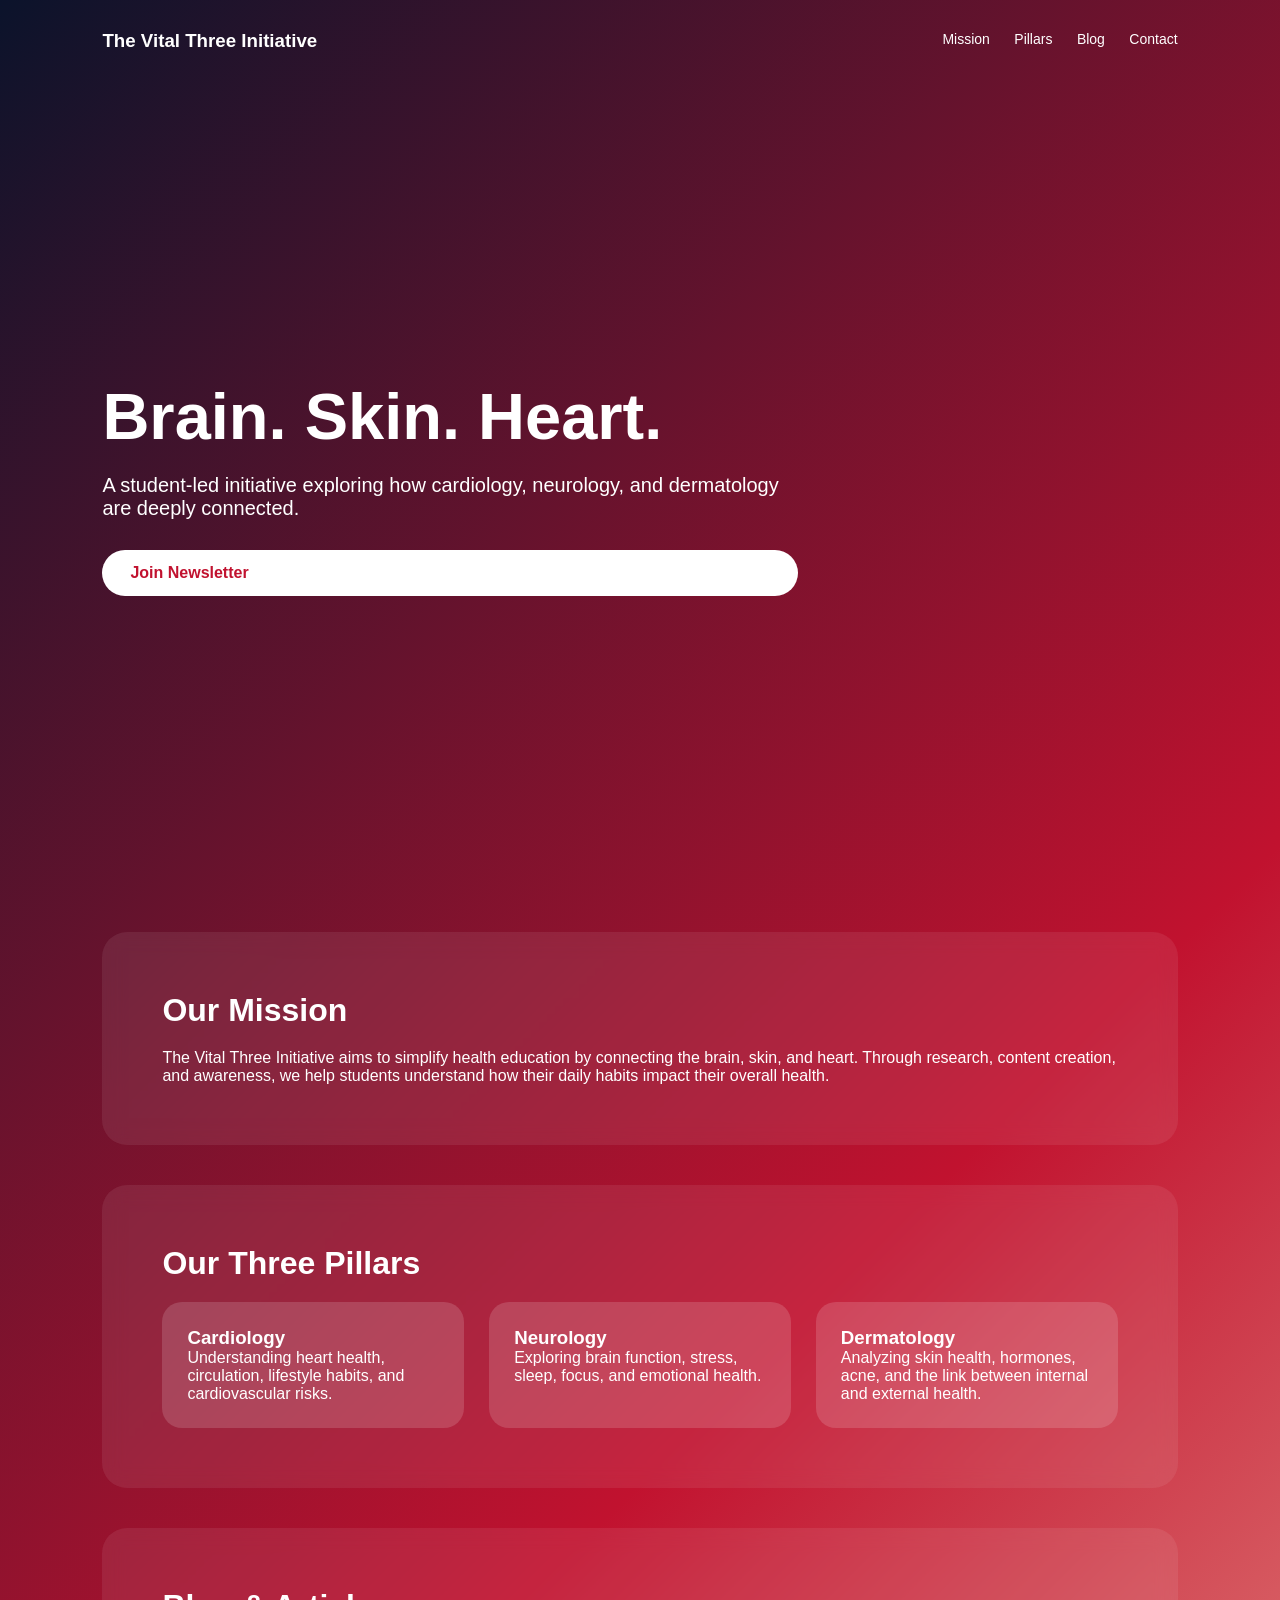
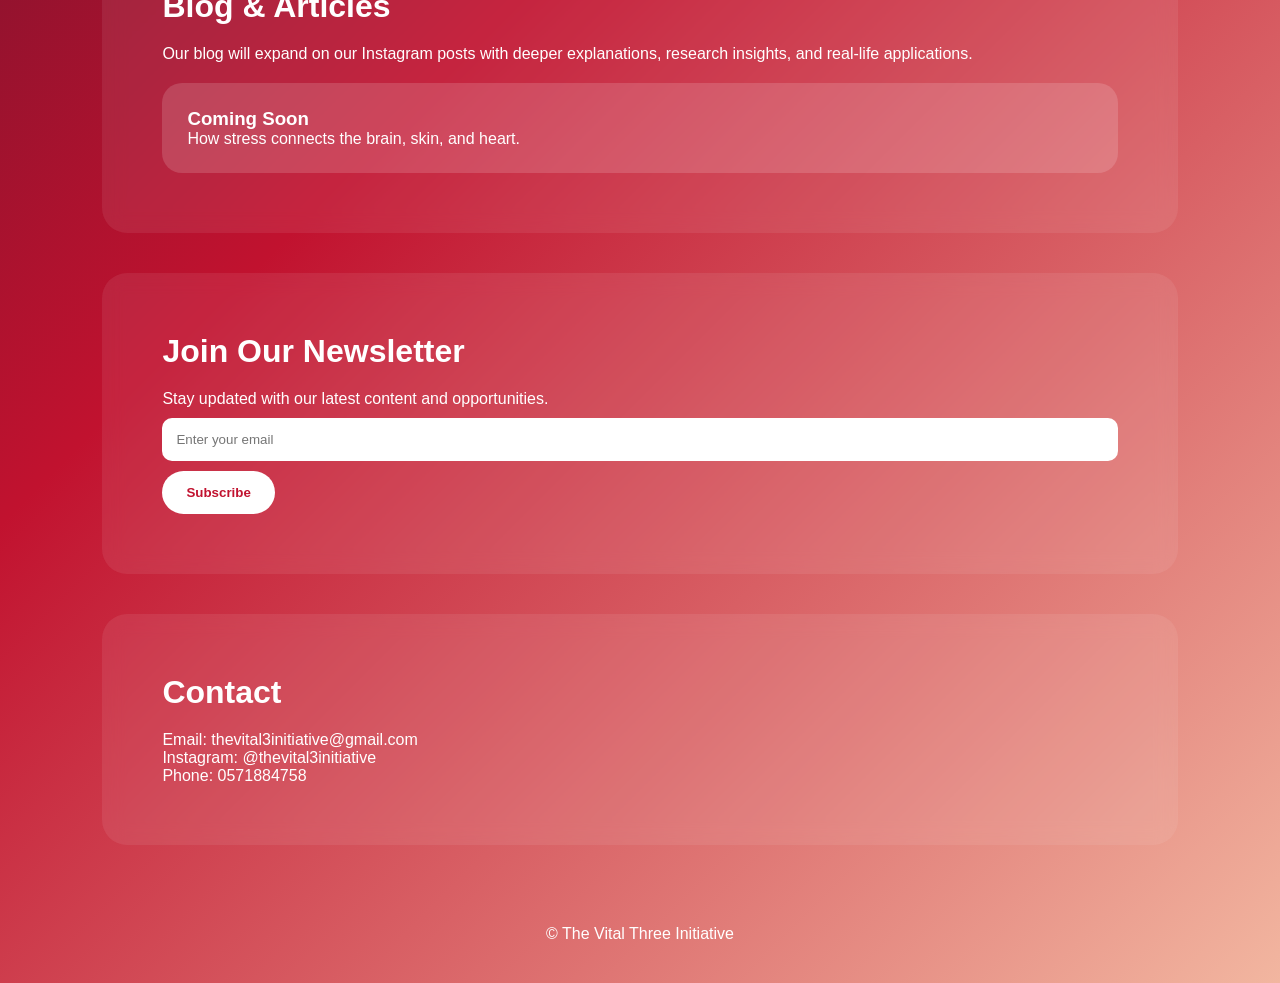
==== index.html @ 49ce0409 "Homepage" ====
<!DOCTYPE html>
<html lang="en">
<head>
<meta charset="UTF-8">
<meta name="viewport" content="width=device-width, initial-scale=1.0">
<title>The Vital Three Initiative</title>

<style>
* {
  margin: 0;
  padding: 0;
  box-sizing: border-box;
  font-family: Arial, sans-serif;
}

body {
  background: linear-gradient(135deg, #0B132B 0%, #C1122F 55%, #F2B6A0 100%);
  color: white;
}

header {
  display: flex;
  justify-content: space-between;
  padding: 30px 8%;
}

nav a {
  color: white;
  text-decoration: none;
  margin-left: 20px;
  font-size: 14px;
}

.hero {
  height: 90vh;
  display: flex;
  flex-direction: column;
  justify-content: center;
  padding: 0 8%;
  max-width: 900px;
}

.hero h1 {
  font-size: 65px;
  margin-bottom: 20px;
}

.hero p {
  font-size: 20px;
}

.btn {
  margin-top: 30px;
  background: white;
  color: #C1122F;
  padding: 14px 28px;
  border-radius: 30px;
  text-decoration: none;
  font-weight: bold;
}

section {
  margin: 40px 8%;
  padding: 60px;
  background: rgba(255,255,255,0.08);
  border-radius: 25px;
  backdrop-filter: blur(10px);
}

h2 {
  font-size: 32px;
  margin-bottom: 20px;
}

.pillars {
  display: grid;
  grid-template-columns: repeat(auto-fit, minmax(220px,1fr));
  gap: 25px;
}

.card {
  background: rgba(255,255,255,0.15);
  padding: 25px;
  border-radius: 20px;
}

input {
  width: 100%;
  padding: 14px;
  border-radius: 10px;
  border: none;
  margin-top: 10px;
}

button {
  margin-top: 10px;
  padding: 14px 24px;
  border-radius: 30px;
  border: none;
  background: white;
  color: #C1122F;
  font-weight: bold;
}

footer {
  text-align: center;
  padding: 40px;
}

</style>
</head>

<body>

<header>
  <h3>The Vital Three Initiative</h3>
  <nav>
    <a href="#mission">Mission</a>
    <a href="#pillars">Pillars</a>
    <a href="#blog">Blog</a>
    <a href="#contact">Contact</a>
  </nav>
</header>

<div class="hero">
  <h1>Brain. Skin. Heart.</h1>
  <p>
    A student-led initiative exploring how cardiology, neurology, and dermatology are deeply connected.
  </p>
  <a href="#newsletter" class="btn">Join Newsletter</a>
</div>

<section id="mission">
  <h2>Our Mission</h2>
  <p>
    The Vital Three Initiative aims to simplify health education by connecting the brain, skin, and heart.
    Through research, content creation, and awareness, we help students understand how their daily habits impact their overall health.
  </p>
</section>

<section id="pillars">
  <h2>Our Three Pillars</h2>

  <div class="pillars">

    <div class="card">
      <h3>Cardiology</h3>
      <p>Understanding heart health, circulation, lifestyle habits, and cardiovascular risks.</p>
    </div>

    <div class="card">
      <h3>Neurology</h3>
      <p>Exploring brain function, stress, sleep, focus, and emotional health.</p>
    </div>

    <div class="card">
      <h3>Dermatology</h3>
      <p>Analyzing skin health, hormones, acne, and the link between internal and external health.</p>
    </div>

  </div>
</section>

<section id="blog">
  <h2>Blog & Articles</h2>
  <p>
    Our blog will expand on our Instagram posts with deeper explanations, research insights, and real-life applications.
  </p>

  <div class="card" style="margin-top:20px;">
    <h3>Coming Soon</h3>
    <p>How stress connects the brain, skin, and heart.</p>
  </div>
</section>

<section id="newsletter">
  <h2>Join Our Newsletter</h2>
  <p>Stay updated with our latest content and opportunities.</p>

  <input type="email" placeholder="Enter your email">
  <button>Subscribe</button>
</section>

<section id="contact">
  <h2>Contact</h2>
  <p>Email: thevital3initiative@gmail.com</p>
  <p>Instagram: @thevital3initiative</p>
  <p>Phone: 0571884758</p>
</section>

<footer>
  <p>© The Vital Three Initiative</p>
</footer>

</body>
</html>
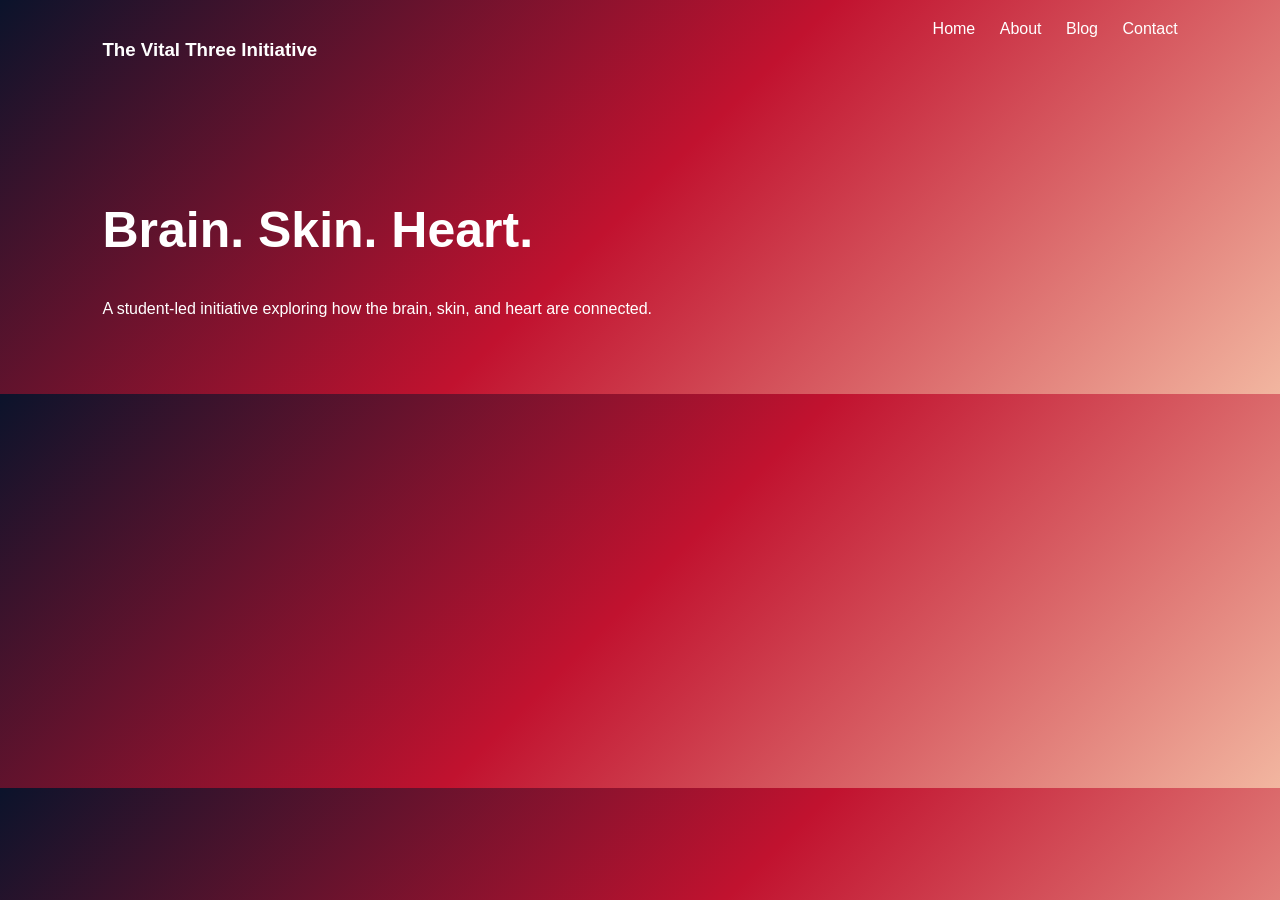
==== commit d3ecb983: "Update index.html" ====
--- a/index.html
+++ b/index.html
@@ -1,112 +1,34 @@
 <!DOCTYPE html>
-<html lang="en">
+<html>
 <head>
-<meta charset="UTF-8">
-<meta name="viewport" content="width=device-width, initial-scale=1.0">
 <title>The Vital Three Initiative</title>
-
 <style>
-* {
+body {
   margin: 0;
-  padding: 0;
-  box-sizing: border-box;
-  font-family: Arial, sans-serif;
-}
-
-body {
-  background: linear-gradient(135deg, #0B132B 0%, #C1122F 55%, #F2B6A0 100%);
+  font-family: Arial;
+  background: linear-gradient(135deg, #0B132B, #C1122F, #F2B6A0);
   color: white;
 }
 
 header {
   display: flex;
   justify-content: space-between;
-  padding: 30px 8%;
+  padding: 20px 8%;
 }
 
 nav a {
   color: white;
   text-decoration: none;
   margin-left: 20px;
-  font-size: 14px;
-}
-
-.hero {
-  height: 90vh;
-  display: flex;
-  flex-direction: column;
-  justify-content: center;
-  padding: 0 8%;
-  max-width: 900px;
-}
-
-.hero h1 {
-  font-size: 65px;
-  margin-bottom: 20px;
-}
-
-.hero p {
-  font-size: 20px;
-}
-
-.btn {
-  margin-top: 30px;
-  background: white;
-  color: #C1122F;
-  padding: 14px 28px;
-  border-radius: 30px;
-  text-decoration: none;
-  font-weight: bold;
 }
 
 section {
-  margin: 40px 8%;
-  padding: 60px;
-  background: rgba(255,255,255,0.08);
-  border-radius: 25px;
-  backdrop-filter: blur(10px);
+  padding: 60px 8%;
 }
 
-h2 {
-  font-size: 32px;
-  margin-bottom: 20px;
+h1 {
+  font-size: 50px;
 }
-
-.pillars {
-  display: grid;
-  grid-template-columns: repeat(auto-fit, minmax(220px,1fr));
-  gap: 25px;
-}
-
-.card {
-  background: rgba(255,255,255,0.15);
-  padding: 25px;
-  border-radius: 20px;
-}
-
-input {
-  width: 100%;
-  padding: 14px;
-  border-radius: 10px;
-  border: none;
-  margin-top: 10px;
-}
-
-button {
-  margin-top: 10px;
-  padding: 14px 24px;
-  border-radius: 30px;
-  border: none;
-  background: white;
-  color: #C1122F;
-  font-weight: bold;
-}
-
-footer {
-  text-align: center;
-  padding: 40px;
-}
-
 </style>
 </head>
 
@@ -115,82 +37,19 @@
 <header>
   <h3>The Vital Three Initiative</h3>
   <nav>
-    <a href="#mission">Mission</a>
-    <a href="#pillars">Pillars</a>
-    <a href="#blog">Blog</a>
-    <a href="#contact">Contact</a>
+    <a href="index.html">Home</a>
+    <a href="about.html">About</a>
+    <a href="blog.html">Blog</a>
+    <a href="contact.html">Contact</a>
   </nav>
 </header>
 
-<div class="hero">
+<section>
   <h1>Brain. Skin. Heart.</h1>
   <p>
-    A student-led initiative exploring how cardiology, neurology, and dermatology are deeply connected.
-  </p>
-  <a href="#newsletter" class="btn">Join Newsletter</a>
-</div>
-
-<section id="mission">
-  <h2>Our Mission</h2>
-  <p>
-    The Vital Three Initiative aims to simplify health education by connecting the brain, skin, and heart.
-    Through research, content creation, and awareness, we help students understand how their daily habits impact their overall health.
+    A student-led initiative exploring how the brain, skin, and heart are connected.
   </p>
 </section>
 
-<section id="pillars">
-  <h2>Our Three Pillars</h2>
-
-  <div class="pillars">
-
-    <div class="card">
-      <h3>Cardiology</h3>
-      <p>Understanding heart health, circulation, lifestyle habits, and cardiovascular risks.</p>
-    </div>
-
-    <div class="card">
-      <h3>Neurology</h3>
-      <p>Exploring brain function, stress, sleep, focus, and emotional health.</p>
-    </div>
-
-    <div class="card">
-      <h3>Dermatology</h3>
-      <p>Analyzing skin health, hormones, acne, and the link between internal and external health.</p>
-    </div>
-
-  </div>
-</section>
-
-<section id="blog">
-  <h2>Blog & Articles</h2>
-  <p>
-    Our blog will expand on our Instagram posts with deeper explanations, research insights, and real-life applications.
-  </p>
-
-  <div class="card" style="margin-top:20px;">
-    <h3>Coming Soon</h3>
-    <p>How stress connects the brain, skin, and heart.</p>
-  </div>
-</section>
-
-<section id="newsletter">
-  <h2>Join Our Newsletter</h2>
-  <p>Stay updated with our latest content and opportunities.</p>
-
-  <input type="email" placeholder="Enter your email">
-  <button>Subscribe</button>
-</section>
-
-<section id="contact">
-  <h2>Contact</h2>
-  <p>Email: thevital3initiative@gmail.com</p>
-  <p>Instagram: @thevital3initiative</p>
-  <p>Phone: 0571884758</p>
-</section>
-
-<footer>
-  <p>© The Vital Three Initiative</p>
-</footer>
-
 </body>
 </html>
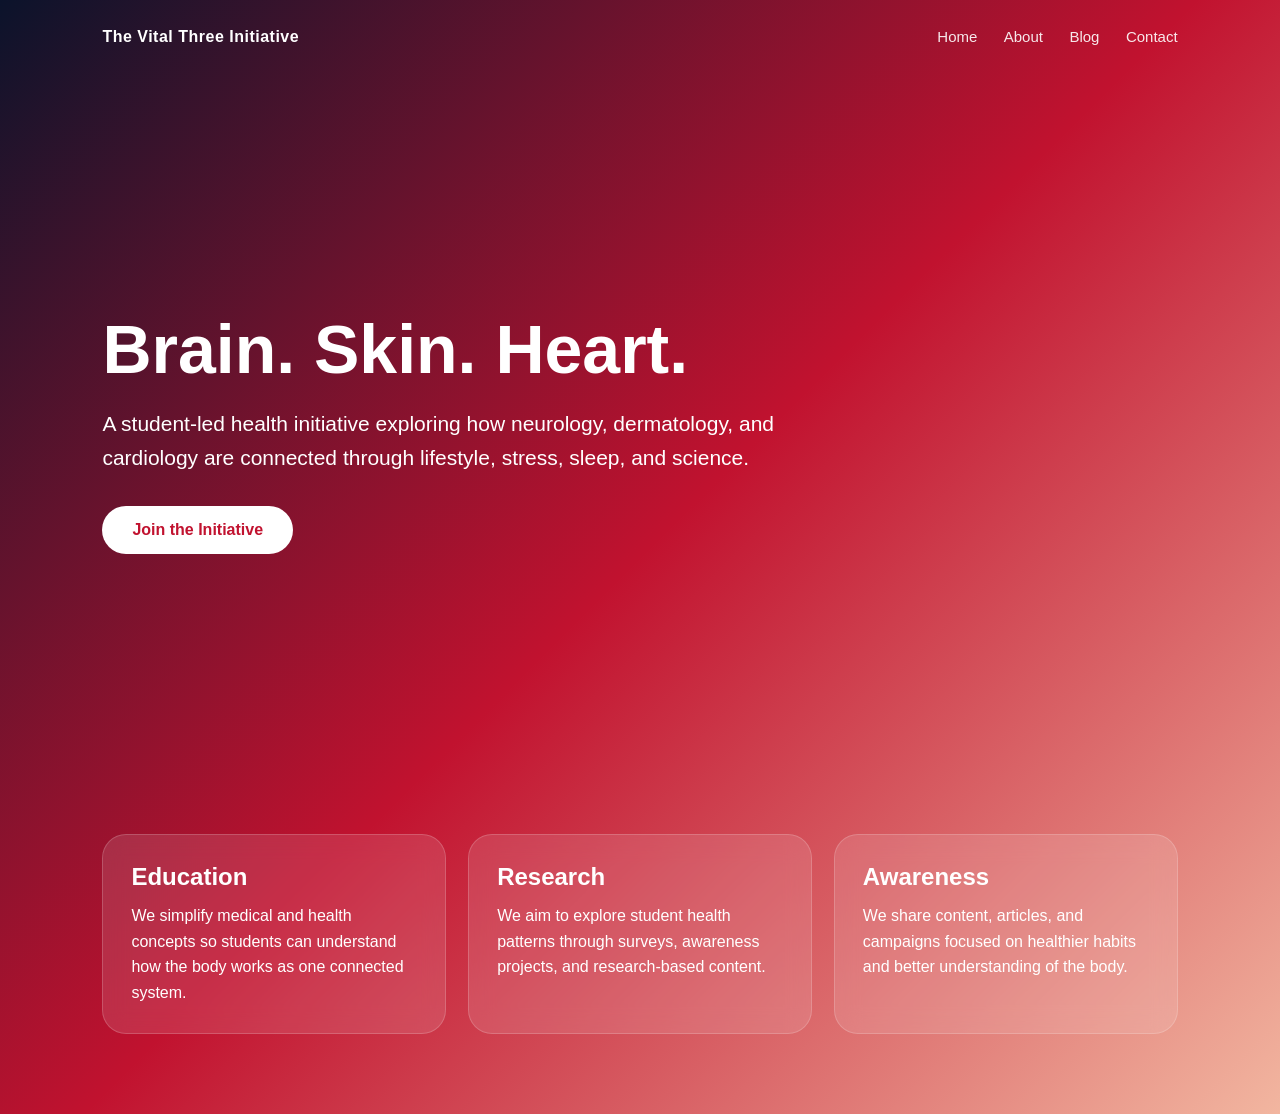
==== commit b0c81b8f: "Update index.html" ====
--- a/index.html
+++ b/index.html
@@ -1,41 +1,31 @@
 <!DOCTYPE html>
-<html>
+<html lang="en">
 <head>
+<meta charset="UTF-8">
+<meta name="viewport" content="width=device-width, initial-scale=1.0">
 <title>The Vital Three Initiative</title>
 <style>
-body {
-  margin: 0;
-  font-family: Arial;
-  background: linear-gradient(135deg, #0B132B, #C1122F, #F2B6A0);
-  color: white;
-}
-
-header {
-  display: flex;
-  justify-content: space-between;
-  padding: 20px 8%;
-}
-
-nav a {
-  color: white;
-  text-decoration: none;
-  margin-left: 20px;
-}
-
-section {
-  padding: 60px 8%;
-}
-
-h1 {
-  font-size: 50px;
-}
+*{margin:0;padding:0;box-sizing:border-box;font-family:Arial,sans-serif}
+body{background:linear-gradient(135deg,#0B132B,#C1122F,#F2B6A0);color:white;min-height:100vh}
+header{display:flex;justify-content:space-between;align-items:center;padding:28px 8%}
+.logo{font-weight:bold;letter-spacing:.5px}
+nav a{color:white;text-decoration:none;margin-left:22px;font-size:15px;opacity:.9}
+nav a:hover{opacity:1;text-decoration:underline}
+.hero{min-height:80vh;display:flex;flex-direction:column;justify-content:center;padding:0 8%;max-width:950px}
+.hero h1{font-size:68px;line-height:1.05;margin-bottom:22px}
+.hero p{font-size:21px;line-height:1.6;max-width:750px}
+.btn{display:inline-block;margin-top:32px;background:white;color:#C1122F;padding:15px 30px;border-radius:40px;text-decoration:none;font-weight:bold;width:max-content}
+.cards{display:grid;grid-template-columns:repeat(auto-fit,minmax(230px,1fr));gap:22px;padding:40px 8% 80px}
+.card{background:rgba(255,255,255,.12);backdrop-filter:blur(12px);border:1px solid rgba(255,255,255,.18);border-radius:24px;padding:28px}
+.card h3{margin-bottom:12px;font-size:24px}
+.card p{line-height:1.6}
+@media(max-width:700px){header{flex-direction:column;gap:15px}.hero h1{font-size:44px}nav a{margin:0 8px}}
 </style>
 </head>
-
 <body>
 
 <header>
-  <h3>The Vital Three Initiative</h3>
+  <div class="logo">The Vital Three Initiative</div>
   <nav>
     <a href="index.html">Home</a>
     <a href="about.html">About</a>
@@ -44,11 +34,25 @@
   </nav>
 </header>
 
-<section>
+<section class="hero">
   <h1>Brain. Skin. Heart.</h1>
-  <p>
-    A student-led initiative exploring how the brain, skin, and heart are connected.
-  </p>
+  <p>A student-led health initiative exploring how neurology, dermatology, and cardiology are connected through lifestyle, stress, sleep, and science.</p>
+  <a class="btn" href="contact.html">Join the Initiative</a>
+</section>
+
+<section class="cards">
+  <div class="card">
+    <h3>Education</h3>
+    <p>We simplify medical and health concepts so students can understand how the body works as one connected system.</p>
+  </div>
+  <div class="card">
+    <h3>Research</h3>
+    <p>We aim to explore student health patterns through surveys, awareness projects, and research-based content.</p>
+  </div>
+  <div class="card">
+    <h3>Awareness</h3>
+    <p>We share content, articles, and campaigns focused on healthier habits and better understanding of the body.</p>
+  </div>
 </section>
 
 </body>
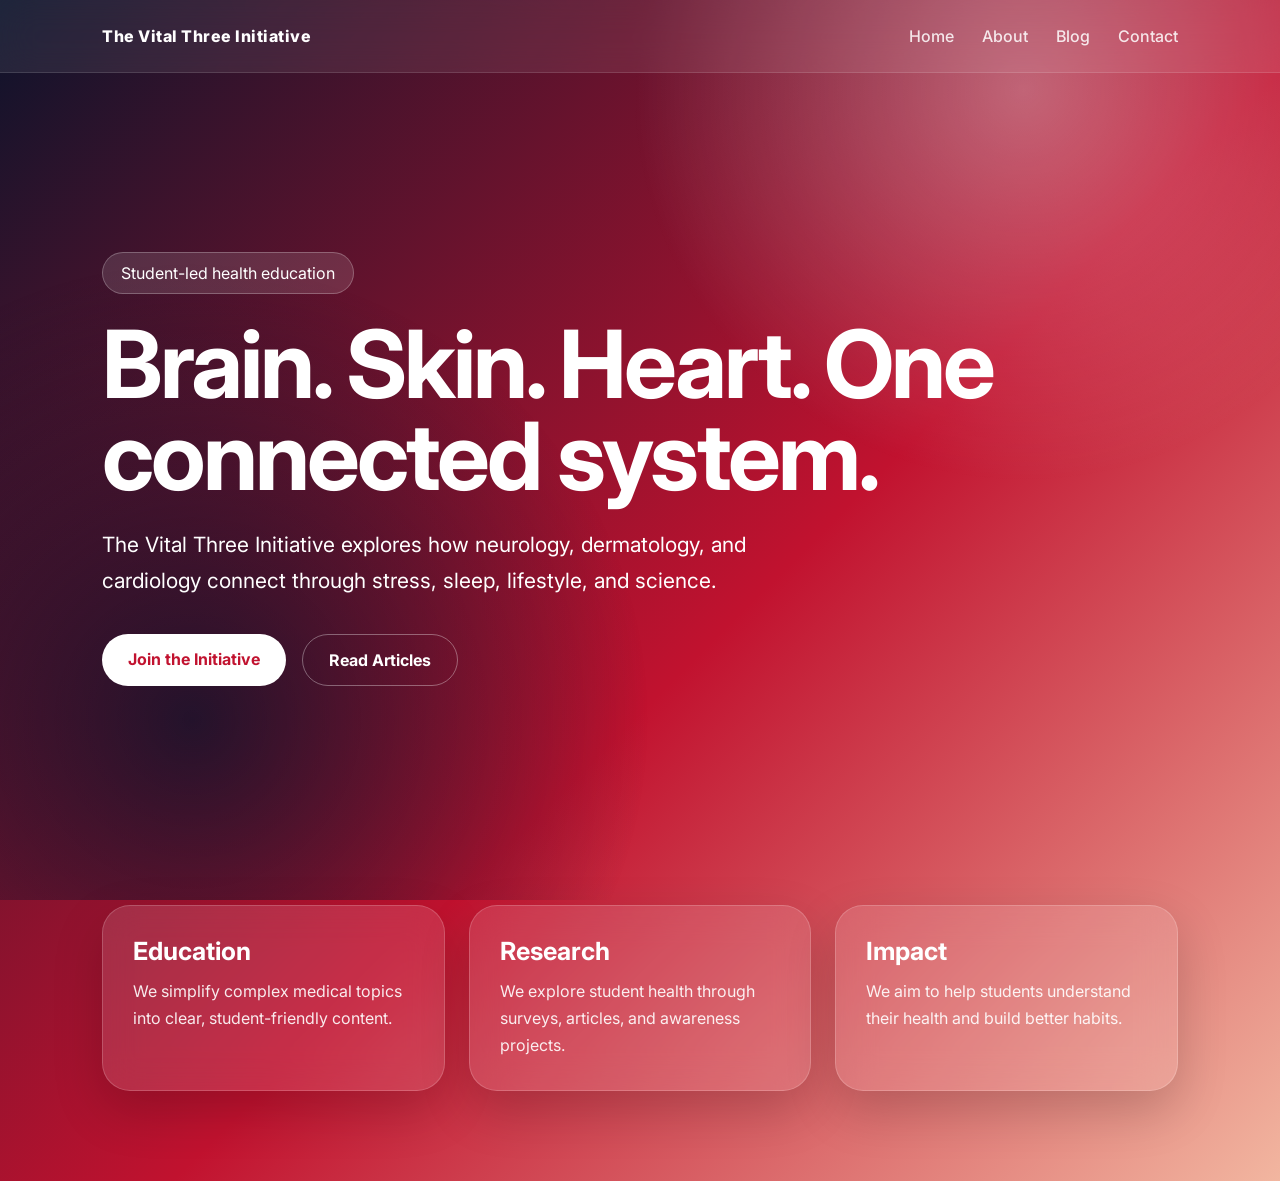
==== commit 65a3f3db: "Update index.html" ====
--- a/index.html
+++ b/index.html
@@ -4,24 +4,121 @@
 <meta charset="UTF-8">
 <meta name="viewport" content="width=device-width, initial-scale=1.0">
 <title>The Vital Three Initiative</title>
+<link href="https://fonts.googleapis.com/css2?family=Inter:wght@400;500;700;800&display=swap" rel="stylesheet">
+
 <style>
-*{margin:0;padding:0;box-sizing:border-box;font-family:Arial,sans-serif}
-body{background:linear-gradient(135deg,#0B132B,#C1122F,#F2B6A0);color:white;min-height:100vh}
-header{display:flex;justify-content:space-between;align-items:center;padding:28px 8%}
-.logo{font-weight:bold;letter-spacing:.5px}
-nav a{color:white;text-decoration:none;margin-left:22px;font-size:15px;opacity:.9}
-nav a:hover{opacity:1;text-decoration:underline}
-.hero{min-height:80vh;display:flex;flex-direction:column;justify-content:center;padding:0 8%;max-width:950px}
-.hero h1{font-size:68px;line-height:1.05;margin-bottom:22px}
-.hero p{font-size:21px;line-height:1.6;max-width:750px}
-.btn{display:inline-block;margin-top:32px;background:white;color:#C1122F;padding:15px 30px;border-radius:40px;text-decoration:none;font-weight:bold;width:max-content}
-.cards{display:grid;grid-template-columns:repeat(auto-fit,minmax(230px,1fr));gap:22px;padding:40px 8% 80px}
-.card{background:rgba(255,255,255,.12);backdrop-filter:blur(12px);border:1px solid rgba(255,255,255,.18);border-radius:24px;padding:28px}
-.card h3{margin-bottom:12px;font-size:24px}
-.card p{line-height:1.6}
-@media(max-width:700px){header{flex-direction:column;gap:15px}.hero h1{font-size:44px}nav a{margin:0 8px}}
+*{margin:0;padding:0;box-sizing:border-box}
+body{
+  font-family:'Inter',sans-serif;
+  color:white;
+  background:linear-gradient(135deg,#0B132B 0%,#C1122F 55%,#F2B6A0 100%);
+  min-height:100vh;
+  overflow-x:hidden;
+}
+body::before{
+  content:"";
+  position:fixed;
+  inset:0;
+  background:radial-gradient(circle at 80% 10%,rgba(255,255,255,.35),transparent 30%),
+             radial-gradient(circle at 15% 80%,rgba(11,19,43,.8),transparent 35%);
+  pointer-events:none;
+}
+header{
+  position:sticky;
+  top:0;
+  z-index:10;
+  display:flex;
+  justify-content:space-between;
+  align-items:center;
+  padding:26px 8%;
+  backdrop-filter:blur(18px);
+  background:rgba(255,255,255,.08);
+  border-bottom:1px solid rgba(255,255,255,.12);
+}
+.logo{font-weight:800;letter-spacing:.5px}
+nav a{
+  color:white;
+  text-decoration:none;
+  margin-left:24px;
+  font-weight:500;
+  opacity:.85;
+}
+nav a:hover{opacity:1}
+.hero{
+  position:relative;
+  z-index:2;
+  min-height:88vh;
+  display:flex;
+  flex-direction:column;
+  justify-content:center;
+  padding:0 8%;
+}
+.badge{
+  width:max-content;
+  padding:10px 18px;
+  border:1px solid rgba(255,255,255,.25);
+  border-radius:50px;
+  background:rgba(255,255,255,.12);
+  margin-bottom:24px;
+  animation:fadeUp .8s ease forwards;
+}
+h1{
+  font-size:clamp(48px,8vw,94px);
+  max-width:900px;
+  line-height:.98;
+  letter-spacing:-3px;
+  animation:fadeUp 1s ease forwards;
+}
+.hero p{
+  margin-top:25px;
+  max-width:720px;
+  font-size:21px;
+  line-height:1.7;
+  opacity:.92;
+  animation:fadeUp 1.2s ease forwards;
+}
+.btns{margin-top:35px;display:flex;gap:16px;flex-wrap:wrap}
+.btn{
+  padding:15px 26px;
+  border-radius:40px;
+  font-weight:700;
+  text-decoration:none;
+  transition:.3s;
+}
+.primary{background:white;color:#C1122F}
+.secondary{border:1px solid rgba(255,255,255,.35);color:white}
+.btn:hover{transform:translateY(-4px)}
+.grid{
+  position:relative;
+  z-index:2;
+  display:grid;
+  grid-template-columns:repeat(auto-fit,minmax(250px,1fr));
+  gap:24px;
+  padding:40px 8% 90px;
+}
+.card{
+  background:rgba(255,255,255,.12);
+  border:1px solid rgba(255,255,255,.18);
+  border-radius:28px;
+  padding:30px;
+  backdrop-filter:blur(18px);
+  box-shadow:0 20px 50px rgba(0,0,0,.18);
+  transition:.35s;
+}
+.card:hover{transform:translateY(-8px);background:rgba(255,255,255,.18)}
+.card h3{font-size:25px;margin-bottom:12px}
+.card p{line-height:1.7;opacity:.9}
+@keyframes fadeUp{
+  from{opacity:0;transform:translateY(25px)}
+  to{opacity:1;transform:translateY(0)}
+}
+@media(max-width:700px){
+  header{flex-direction:column;gap:14px}
+  nav a{margin:0 8px;font-size:14px}
+}
 </style>
 </head>
+
 <body>
 
 <header>
@@ -35,23 +132,29 @@
 </header>
 
 <section class="hero">
-  <h1>Brain. Skin. Heart.</h1>
-  <p>A student-led health initiative exploring how neurology, dermatology, and cardiology are connected through lifestyle, stress, sleep, and science.</p>
-  <a class="btn" href="contact.html">Join the Initiative</a>
+  <div class="badge">Student-led health education</div>
+  <h1>Brain. Skin. Heart. One connected system.</h1>
+  <p>
+    The Vital Three Initiative explores how neurology, dermatology, and cardiology connect through stress, sleep, lifestyle, and science.
+  </p>
+  <div class="btns">
+    <a class="btn primary" href="contact.html">Join the Initiative</a>
+    <a class="btn secondary" href="blog.html">Read Articles</a>
+  </div>
 </section>
 
-<section class="cards">
+<section class="grid">
   <div class="card">
     <h3>Education</h3>
-    <p>We simplify medical and health concepts so students can understand how the body works as one connected system.</p>
+    <p>We simplify complex medical topics into clear, student-friendly content.</p>
   </div>
   <div class="card">
     <h3>Research</h3>
-    <p>We aim to explore student health patterns through surveys, awareness projects, and research-based content.</p>
+    <p>We explore student health through surveys, articles, and awareness projects.</p>
   </div>
   <div class="card">
-    <h3>Awareness</h3>
-    <p>We share content, articles, and campaigns focused on healthier habits and better understanding of the body.</p>
+    <h3>Impact</h3>
+    <p>We aim to help students understand their health and build better habits.</p>
   </div>
 </section>
 
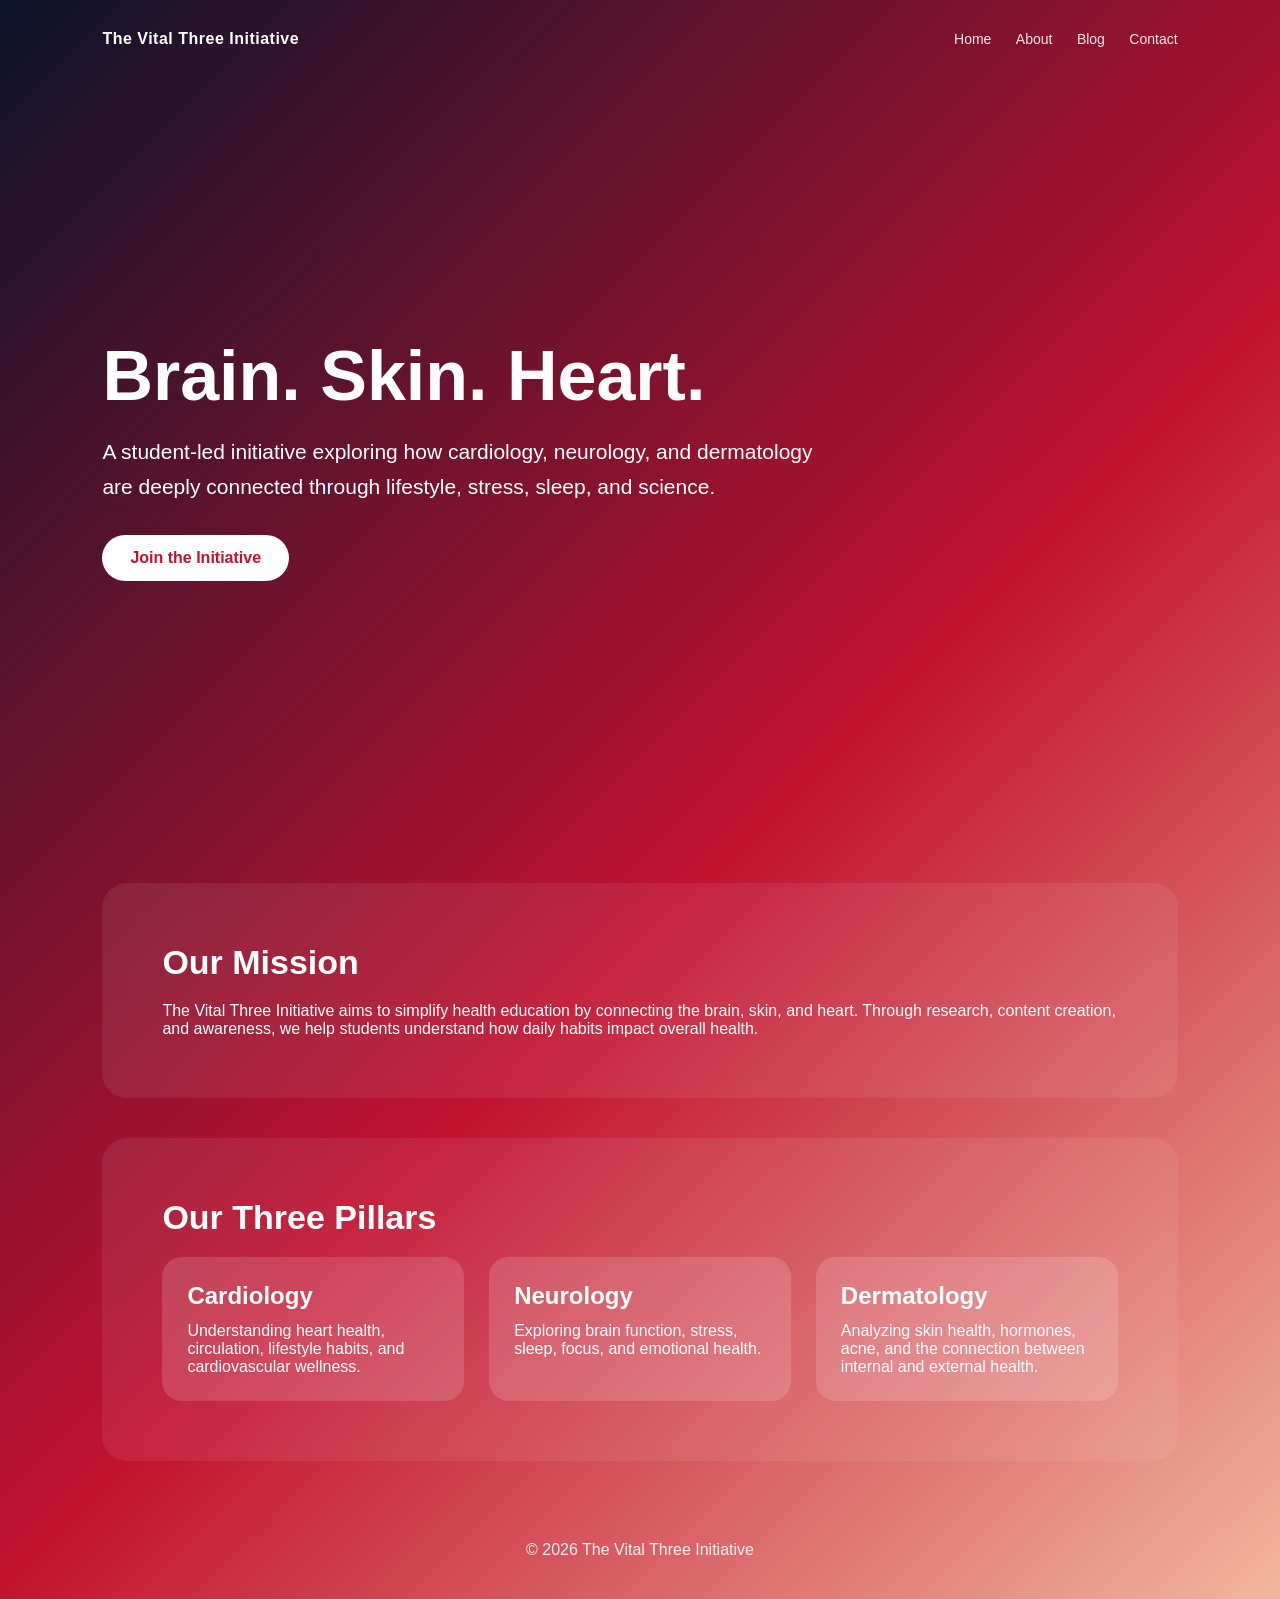
==== commit 61058031: "Update index.html" ====
--- a/index.html
+++ b/index.html
@@ -4,117 +4,167 @@
 <meta charset="UTF-8">
 <meta name="viewport" content="width=device-width, initial-scale=1.0">
 <title>The Vital Three Initiative</title>
-<link href="https://fonts.googleapis.com/css2?family=Inter:wght@400;500;700;800&display=swap" rel="stylesheet">
 
 <style>
-*{margin:0;padding:0;box-sizing:border-box}
-body{
-  font-family:'Inter',sans-serif;
-  color:white;
-  background:linear-gradient(135deg,#0B132B 0%,#C1122F 55%,#F2B6A0 100%);
-  min-height:100vh;
-  overflow-x:hidden;
-}
-body::before{
-  content:"";
-  position:fixed;
-  inset:0;
-  background:radial-gradient(circle at 80% 10%,rgba(255,255,255,.35),transparent 30%),
-             radial-gradient(circle at 15% 80%,rgba(11,19,43,.8),transparent 35%);
-  pointer-events:none;
-}
-header{
-  position:sticky;
-  top:0;
-  z-index:10;
-  display:flex;
-  justify-content:space-between;
-  align-items:center;
-  padding:26px 8%;
-  backdrop-filter:blur(18px);
-  background:rgba(255,255,255,.08);
-  border-bottom:1px solid rgba(255,255,255,.12);
-}
-.logo{font-weight:800;letter-spacing:.5px}
-nav a{
-  color:white;
-  text-decoration:none;
-  margin-left:24px;
-  font-weight:500;
-  opacity:.85;
-}
-nav a:hover{opacity:1}
-.hero{
-  position:relative;
-  z-index:2;
-  min-height:88vh;
-  display:flex;
-  flex-direction:column;
-  justify-content:center;
-  padding:0 8%;
-}
-.badge{
-  width:max-content;
-  padding:10px 18px;
-  border:1px solid rgba(255,255,255,.25);
-  border-radius:50px;
-  background:rgba(255,255,255,.12);
-  margin-bottom:24px;
-  animation:fadeUp .8s ease forwards;
-}
-h1{
-  font-size:clamp(48px,8vw,94px);
-  max-width:900px;
-  line-height:.98;
-  letter-spacing:-3px;
-  animation:fadeUp 1s ease forwards;
-}
-.hero p{
-  margin-top:25px;
-  max-width:720px;
-  font-size:21px;
-  line-height:1.7;
-  opacity:.92;
-  animation:fadeUp 1.2s ease forwards;
-}
-.btns{margin-top:35px;display:flex;gap:16px;flex-wrap:wrap}
-.btn{
-  padding:15px 26px;
-  border-radius:40px;
-  font-weight:700;
-  text-decoration:none;
-  transition:.3s;
-}
-.primary{background:white;color:#C1122F}
-.secondary{border:1px solid rgba(255,255,255,.35);color:white}
-.btn:hover{transform:translateY(-4px)}
-.grid{
-  position:relative;
-  z-index:2;
-  display:grid;
-  grid-template-columns:repeat(auto-fit,minmax(250px,1fr));
-  gap:24px;
-  padding:40px 8% 90px;
-}
-.card{
-  background:rgba(255,255,255,.12);
-  border:1px solid rgba(255,255,255,.18);
-  border-radius:28px;
-  padding:30px;
-  backdrop-filter:blur(18px);
-  box-shadow:0 20px 50px rgba(0,0,0,.18);
-  transition:.35s;
-}
-.card:hover{transform:translateY(-8px);background:rgba(255,255,255,.18)}
-.card h3{font-size:25px;margin-bottom:12px}
-.card p{line-height:1.7;opacity:.9}
-@keyframes fadeUp{
-  from{opacity:0;transform:translateY(25px)}
-  to{opacity:1;transform:translateY(0)}
-}
-@media(max-width:700px){
-  header{flex-direction:column;gap:14px}
-  nav a{margin:0 8px;font-size:14px}
+* {
+  margin: 0;
+  padding: 0;
+  box-sizing: border-box;
+  font-family: Arial, sans-serif;
+}
+
+html {
+  scroll-behavior: smooth;
+}
+
+body {
+  background: linear-gradient(135deg, #0B132B 0%, #C1122F 55%, #F2B6A0 100%);
+  color: white;
+  min-height: 100vh;
+}
+
+header {
+  display: flex;
+  justify-content: space-between;
+  align-items: center;
+  padding: 30px 8%;
+}
+
+.logo {
+  font-weight: bold;
+  letter-spacing: 0.5px;
+}
+
+nav a {
+  color: white;
+  text-decoration: none;
+  margin-left: 20px;
+  font-size: 14px;
+  opacity: 0.9;
+}
+
+nav a:hover {
+  opacity: 1;
+  text-decoration: underline;
+}
+
+.hero {
+  min-height: 85vh;
+  display: flex;
+  flex-direction: column;
+  justify-content: center;
+  padding: 0 8%;
+  max-width: 950px;
+  animation: fadeUp 1s ease;
+}
+
+.hero h1 {
+  font-size: 70px;
+  line-height: 1.05;
+  margin-bottom: 20px;
+}
+
+.hero p {
+  font-size: 21px;
+  line-height: 1.7;
+  max-width: 720px;
+}
+
+.btn {
+  margin-top: 30px;
+  display: inline-block;
+  background: white;
+  color: #C1122F;
+  padding: 14px 28px;
+  border-radius: 30px;
+  text-decoration: none;
+  font-weight: bold;
+  width: fit-content;
+  transition: 0.3s;
+}
+
+.btn:hover {
+  transform: translateY(-4px);
+}
+
+section {
+  margin: 40px 8%;
+  padding: 60px;
+  background: rgba(255,255,255,0.08);
+  border-radius: 25px;
+  backdrop-filter: blur(10px);
+  animation: fadeUp 1s ease;
+}
+
+h2 {
+  font-size: 34px;
+  margin-bottom: 20px;
+}
+
+.pillars {
+  display: grid;
+  grid-template-columns: repeat(auto-fit, minmax(220px,1fr));
+  gap: 25px;
+}
+
+.card {
+  background: rgba(255,255,255,0.15);
+  padding: 25px;
+  border-radius: 20px;
+  transition: 0.3s;
+}
+
+.card:hover {
+  transform: translateY(-8px);
+  background: rgba(255,255,255,0.2);
+}
+
+.card h3 {
+  margin-bottom: 12px;
+  font-size: 24px;
+}
+
+footer {
+  text-align: center;
+  padding: 40px;
+  opacity: 0.9;
+}
+
+@keyframes fadeUp {
+  from {
+    opacity: 0;
+    transform: translateY(25px);
+  }
+  to {
+    opacity: 1;
+    transform: translateY(0);
+  }
+}
+
+.reveal {
+  opacity: 0;
+  transform: translateY(35px);
+  transition: 0.8s ease;
+}
+
+.reveal.active {
+  opacity: 1;
+  transform: translateY(0);
+}
+
+@media(max-width:700px) {
+  header {
+    flex-direction: column;
+    gap: 15px;
+  }
+
+  .hero h1 {
+    font-size: 45px;
+  }
+
+  section {
+    padding: 35px;
+  }
 }
 </style>
 </head>
@@ -131,32 +181,58 @@
   </nav>
 </header>
 
-<section class="hero">
-  <div class="badge">Student-led health education</div>
-  <h1>Brain. Skin. Heart. One connected system.</h1>
+<div class="hero">
+  <h1>Brain. Skin. Heart.</h1>
   <p>
-    The Vital Three Initiative explores how neurology, dermatology, and cardiology connect through stress, sleep, lifestyle, and science.
+    A student-led initiative exploring how cardiology, neurology, and dermatology are deeply connected through lifestyle, stress, sleep, and science.
   </p>
-  <div class="btns">
-    <a class="btn primary" href="contact.html">Join the Initiative</a>
-    <a class="btn secondary" href="blog.html">Read Articles</a>
+  <a href="contact.html" class="btn">Join the Initiative</a>
+</div>
+
+<section class="reveal">
+  <h2>Our Mission</h2>
+  <p>
+    The Vital Three Initiative aims to simplify health education by connecting the brain, skin, and heart. Through research, content creation, and awareness, we help students understand how daily habits impact overall health.
+  </p>
+</section>
+
+<section class="reveal">
+  <h2>Our Three Pillars</h2>
+
+  <div class="pillars">
+    <div class="card">
+      <h3>Cardiology</h3>
+      <p>Understanding heart health, circulation, lifestyle habits, and cardiovascular wellness.</p>
+    </div>
+
+    <div class="card">
+      <h3>Neurology</h3>
+      <p>Exploring brain function, stress, sleep, focus, and emotional health.</p>
+    </div>
+
+    <div class="card">
+      <h3>Dermatology</h3>
+      <p>Analyzing skin health, hormones, acne, and the connection between internal and external health.</p>
+    </div>
   </div>
 </section>
 
-<section class="grid">
-  <div class="card">
-    <h3>Education</h3>
-    <p>We simplify complex medical topics into clear, student-friendly content.</p>
-  </div>
-  <div class="card">
-    <h3>Research</h3>
-    <p>We explore student health through surveys, articles, and awareness projects.</p>
-  </div>
-  <div class="card">
-    <h3>Impact</h3>
-    <p>We aim to help students understand their health and build better habits.</p>
-  </div>
-</section>
+<footer>
+  <p>© 2026 The Vital Three Initiative</p>
+</footer>
+
+<script>
+const reveals = document.querySelectorAll(".reveal");
+
+window.addEventListener("scroll", () => {
+  reveals.forEach(section => {
+    const top = section.getBoundingClientRect().top;
+    if (top < window.innerHeight - 100) {
+      section.classList.add("active");
+    }
+  });
+});
+</script>
 
 </body>
 </html>
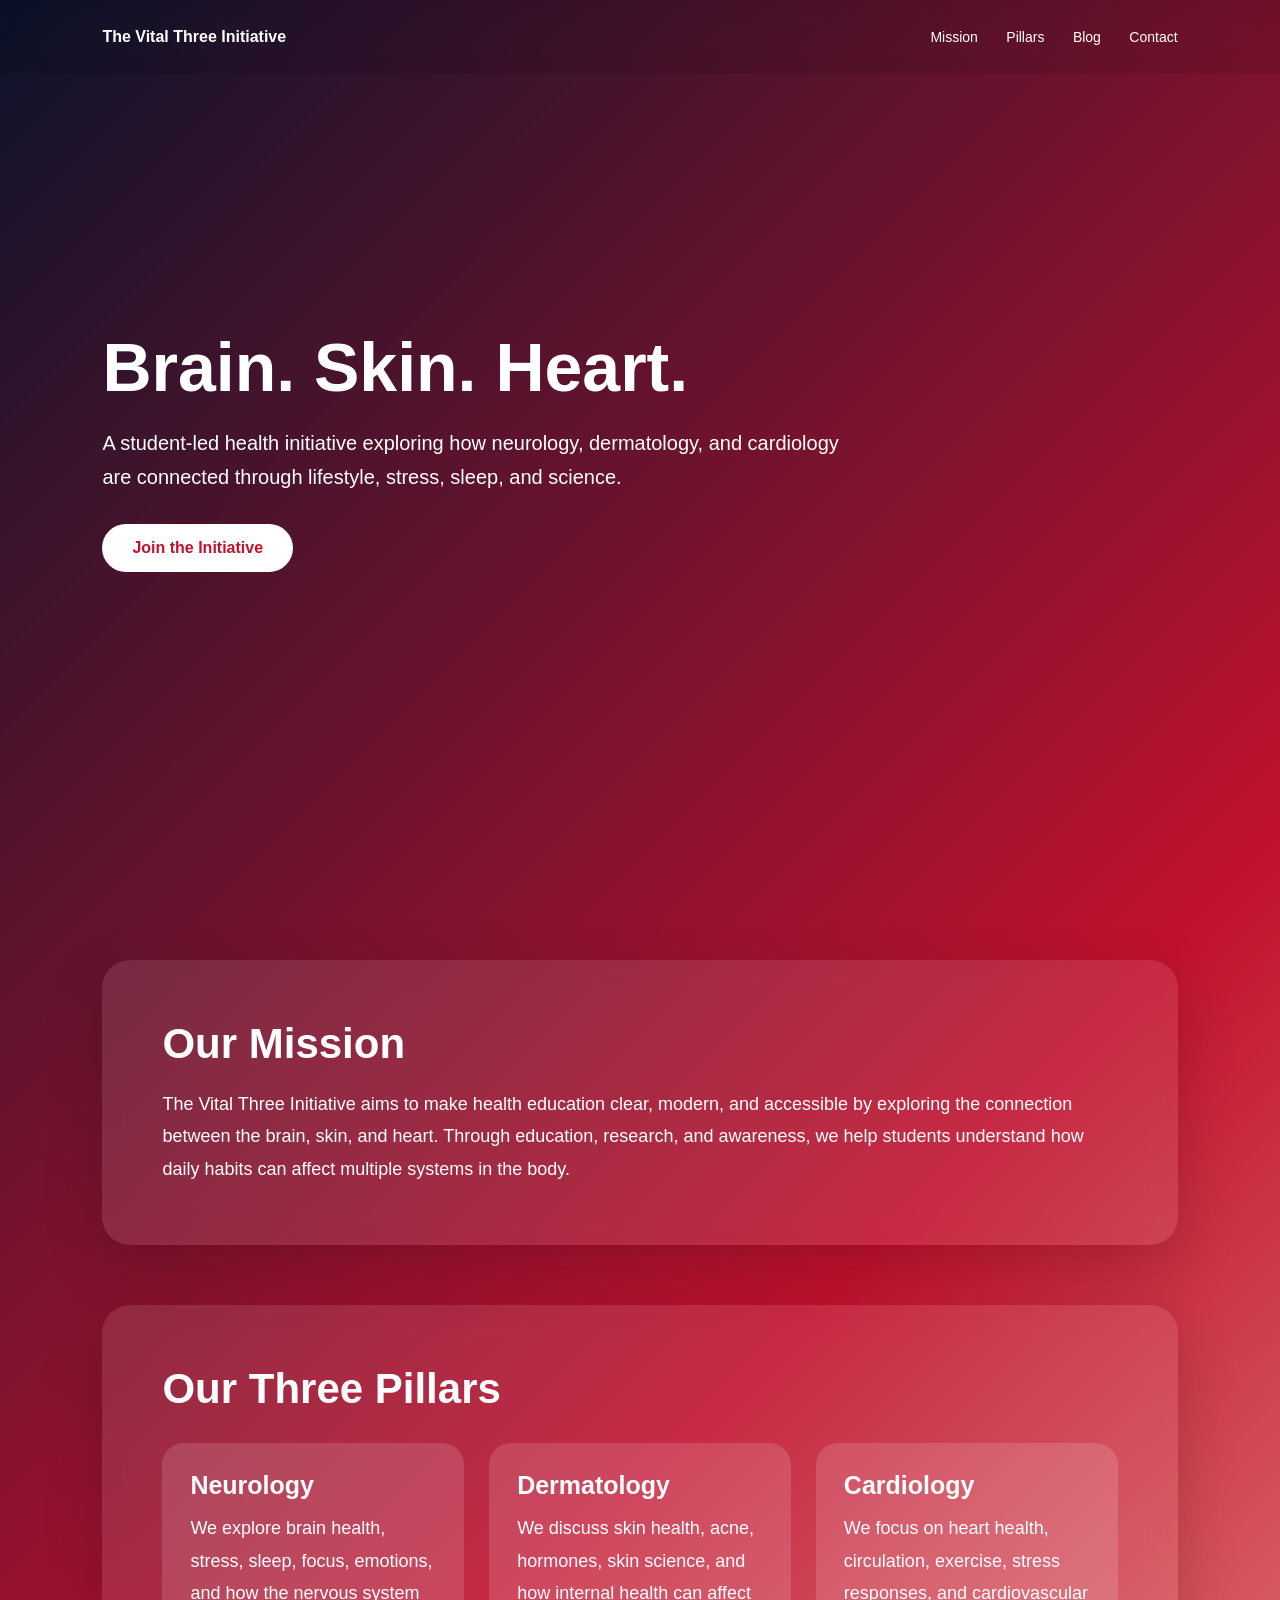
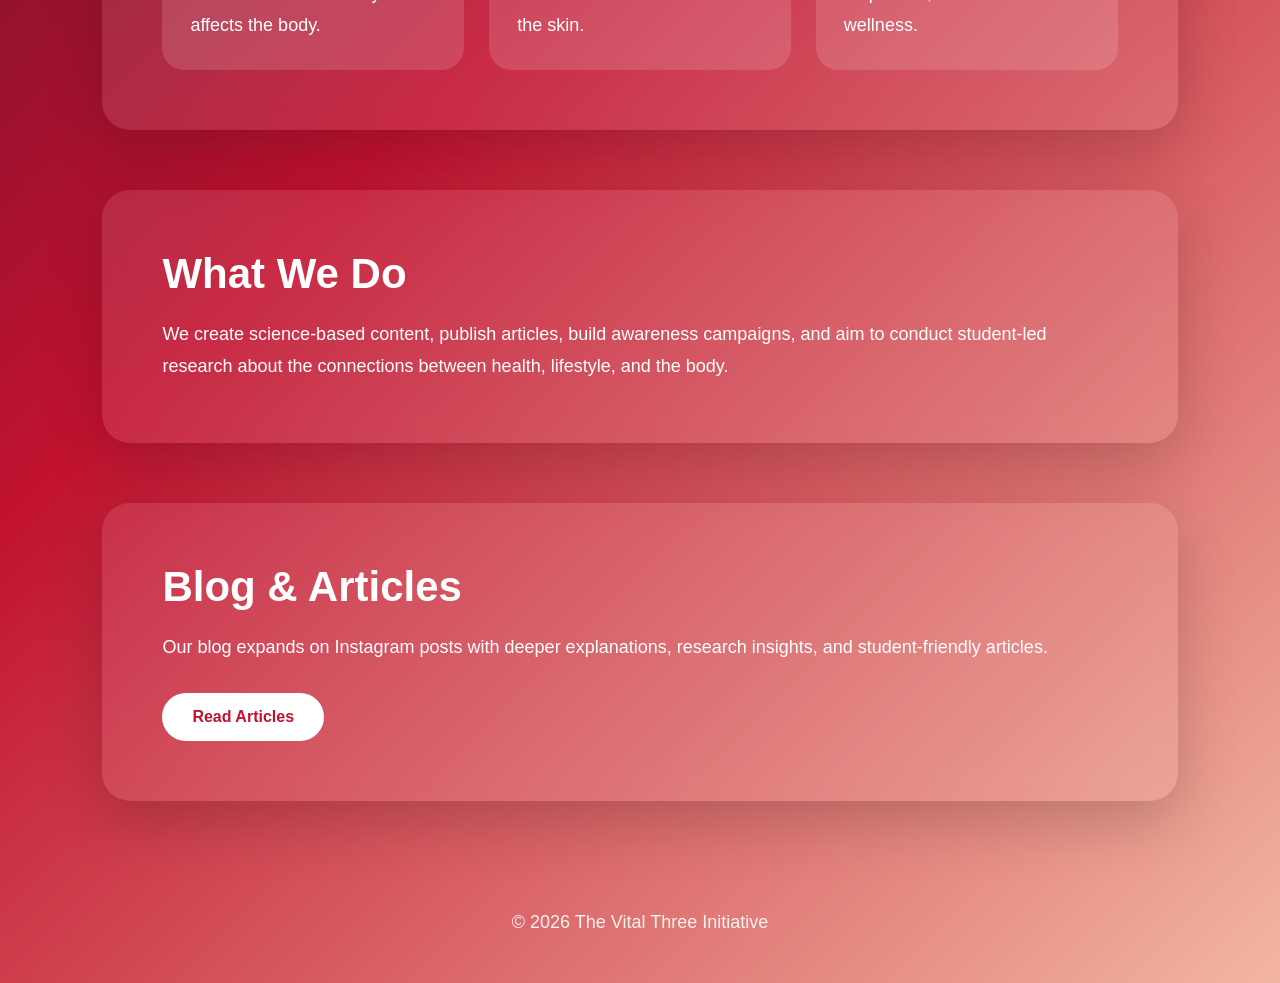
==== commit 3193efe6: "Update index.html" ====
--- a/index.html
+++ b/index.html
@@ -24,50 +24,46 @@
 }
 
 header {
+  position: fixed;
+  top: 0;
+  width: 100%;
+  z-index: 100;
   display: flex;
   justify-content: space-between;
   align-items: center;
-  padding: 30px 8%;
+  padding: 28px 8%;
+  background: rgba(0,0,0,0.08);
+  backdrop-filter: blur(10px);
 }
 
 .logo {
   font-weight: bold;
-  letter-spacing: 0.5px;
 }
 
 nav a {
   color: white;
   text-decoration: none;
-  margin-left: 20px;
+  margin-left: 24px;
   font-size: 14px;
-  opacity: 0.9;
-}
-
-nav a:hover {
-  opacity: 1;
-  text-decoration: underline;
 }
 
 .hero {
-  min-height: 85vh;
+  min-height: 100vh;
   display: flex;
   flex-direction: column;
   justify-content: center;
   padding: 0 8%;
-  max-width: 950px;
-  animation: fadeUp 1s ease;
 }
 
 .hero h1 {
-  font-size: 70px;
-  line-height: 1.05;
+  font-size: 68px;
   margin-bottom: 20px;
 }
 
 .hero p {
-  font-size: 21px;
+  font-size: 20px;
   line-height: 1.7;
-  max-width: 720px;
+  max-width: 760px;
 }
 
 .btn {
@@ -75,8 +71,8 @@
   display: inline-block;
   background: white;
   color: #C1122F;
-  padding: 14px 28px;
-  border-radius: 30px;
+  padding: 15px 30px;
+  border-radius: 40px;
   text-decoration: none;
   font-weight: bold;
   width: fit-content;
@@ -84,67 +80,56 @@
 }
 
 .btn:hover {
-  transform: translateY(-4px);
+  transform: translateY(-5px);
 }
 
 section {
-  margin: 40px 8%;
+  margin: 60px 8%;
   padding: 60px;
-  background: rgba(255,255,255,0.08);
-  border-radius: 25px;
-  backdrop-filter: blur(10px);
-  animation: fadeUp 1s ease;
+  background: rgba(255,255,255,0.10);
+  border-radius: 28px;
+  backdrop-filter: blur(12px);
+  box-shadow: 0 20px 60px rgba(0,0,0,0.18);
 }
 
 h2 {
-  font-size: 34px;
+  font-size: 42px;
   margin-bottom: 20px;
+}
+
+p {
+  font-size: 18px;
+  line-height: 1.8;
 }
 
 .pillars {
   display: grid;
-  grid-template-columns: repeat(auto-fit, minmax(220px,1fr));
+  grid-template-columns: repeat(auto-fit, minmax(230px, 1fr));
   gap: 25px;
+  margin-top: 30px;
 }
 
 .card {
-  background: rgba(255,255,255,0.15);
-  padding: 25px;
-  border-radius: 20px;
+  background: rgba(255,255,255,0.14);
+  padding: 28px;
+  border-radius: 22px;
   transition: 0.3s;
 }
 
 .card:hover {
   transform: translateY(-8px);
-  background: rgba(255,255,255,0.2);
+  background: rgba(255,255,255,0.20);
 }
 
 .card h3 {
+  font-size: 25px;
   margin-bottom: 12px;
-  font-size: 24px;
-}
-
-footer {
-  text-align: center;
-  padding: 40px;
-  opacity: 0.9;
-}
-
-@keyframes fadeUp {
-  from {
-    opacity: 0;
-    transform: translateY(25px);
-  }
-  to {
-    opacity: 1;
-    transform: translateY(0);
-  }
 }
 
 .reveal {
   opacity: 0;
-  transform: translateY(35px);
-  transition: 0.8s ease;
+  transform: translateY(40px);
+  transition: 0.9s ease;
 }
 
 .reveal.active {
@@ -152,10 +137,16 @@
   transform: translateY(0);
 }
 
+footer {
+  text-align: center;
+  padding: 45px;
+  opacity: 0.9;
+}
+
 @media(max-width:700px) {
   header {
     flex-direction: column;
-    gap: 15px;
+    gap: 12px;
   }
 
   .hero h1 {
@@ -174,8 +165,8 @@
 <header>
   <div class="logo">The Vital Three Initiative</div>
   <nav>
-    <a href="index.html">Home</a>
-    <a href="about.html">About</a>
+    <a href="#mission">Mission</a>
+    <a href="#pillars">Pillars</a>
     <a href="blog.html">Blog</a>
     <a href="contact.html">Contact</a>
   </nav>
@@ -184,37 +175,59 @@
 <div class="hero">
   <h1>Brain. Skin. Heart.</h1>
   <p>
-    A student-led initiative exploring how cardiology, neurology, and dermatology are deeply connected through lifestyle, stress, sleep, and science.
+    A student-led health initiative exploring how neurology, dermatology, and cardiology are connected through lifestyle, stress, sleep, and science.
   </p>
   <a href="contact.html" class="btn">Join the Initiative</a>
 </div>
 
-<section class="reveal">
+<section id="mission" class="reveal">
   <h2>Our Mission</h2>
   <p>
-    The Vital Three Initiative aims to simplify health education by connecting the brain, skin, and heart. Through research, content creation, and awareness, we help students understand how daily habits impact overall health.
-  </p>
-</section>
-
-<section class="reveal">
+    The Vital Three Initiative aims to make health education clear, modern, and accessible by exploring the connection between the brain, skin, and heart.
+    Through education, research, and awareness, we help students understand how daily habits can affect multiple systems in the body.
+  </p>
+</section>
+
+<section id="pillars" class="reveal">
   <h2>Our Three Pillars</h2>
 
   <div class="pillars">
     <div class="card">
-      <h3>Cardiology</h3>
-      <p>Understanding heart health, circulation, lifestyle habits, and cardiovascular wellness.</p>
-    </div>
-
-    <div class="card">
       <h3>Neurology</h3>
-      <p>Exploring brain function, stress, sleep, focus, and emotional health.</p>
+      <p>
+        We explore brain health, stress, sleep, focus, emotions, and how the nervous system affects the body.
+      </p>
     </div>
 
     <div class="card">
       <h3>Dermatology</h3>
-      <p>Analyzing skin health, hormones, acne, and the connection between internal and external health.</p>
+      <p>
+        We discuss skin health, acne, hormones, skin science, and how internal health can affect the skin.
+      </p>
+    </div>
+
+    <div class="card">
+      <h3>Cardiology</h3>
+      <p>
+        We focus on heart health, circulation, exercise, stress responses, and cardiovascular wellness.
+      </p>
     </div>
   </div>
+</section>
+
+<section class="reveal">
+  <h2>What We Do</h2>
+  <p>
+    We create science-based content, publish articles, build awareness campaigns, and aim to conduct student-led research about the connections between health, lifestyle, and the body.
+  </p>
+</section>
+
+<section class="reveal">
+  <h2>Blog & Articles</h2>
+  <p>
+    Our blog expands on Instagram posts with deeper explanations, research insights, and student-friendly articles.
+  </p>
+  <a href="blog.html" class="btn">Read Articles</a>
 </section>
 
 <footer>
@@ -224,14 +237,17 @@
 <script>
 const reveals = document.querySelectorAll(".reveal");
 
-window.addEventListener("scroll", () => {
+function revealOnScroll() {
   reveals.forEach(section => {
     const top = section.getBoundingClientRect().top;
-    if (top < window.innerHeight - 100) {
+    if (top < window.innerHeight - 120) {
       section.classList.add("active");
     }
   });
-});
+}
+
+window.addEventListener("scroll", revealOnScroll);
+revealOnScroll();
 </script>
 
 </body>
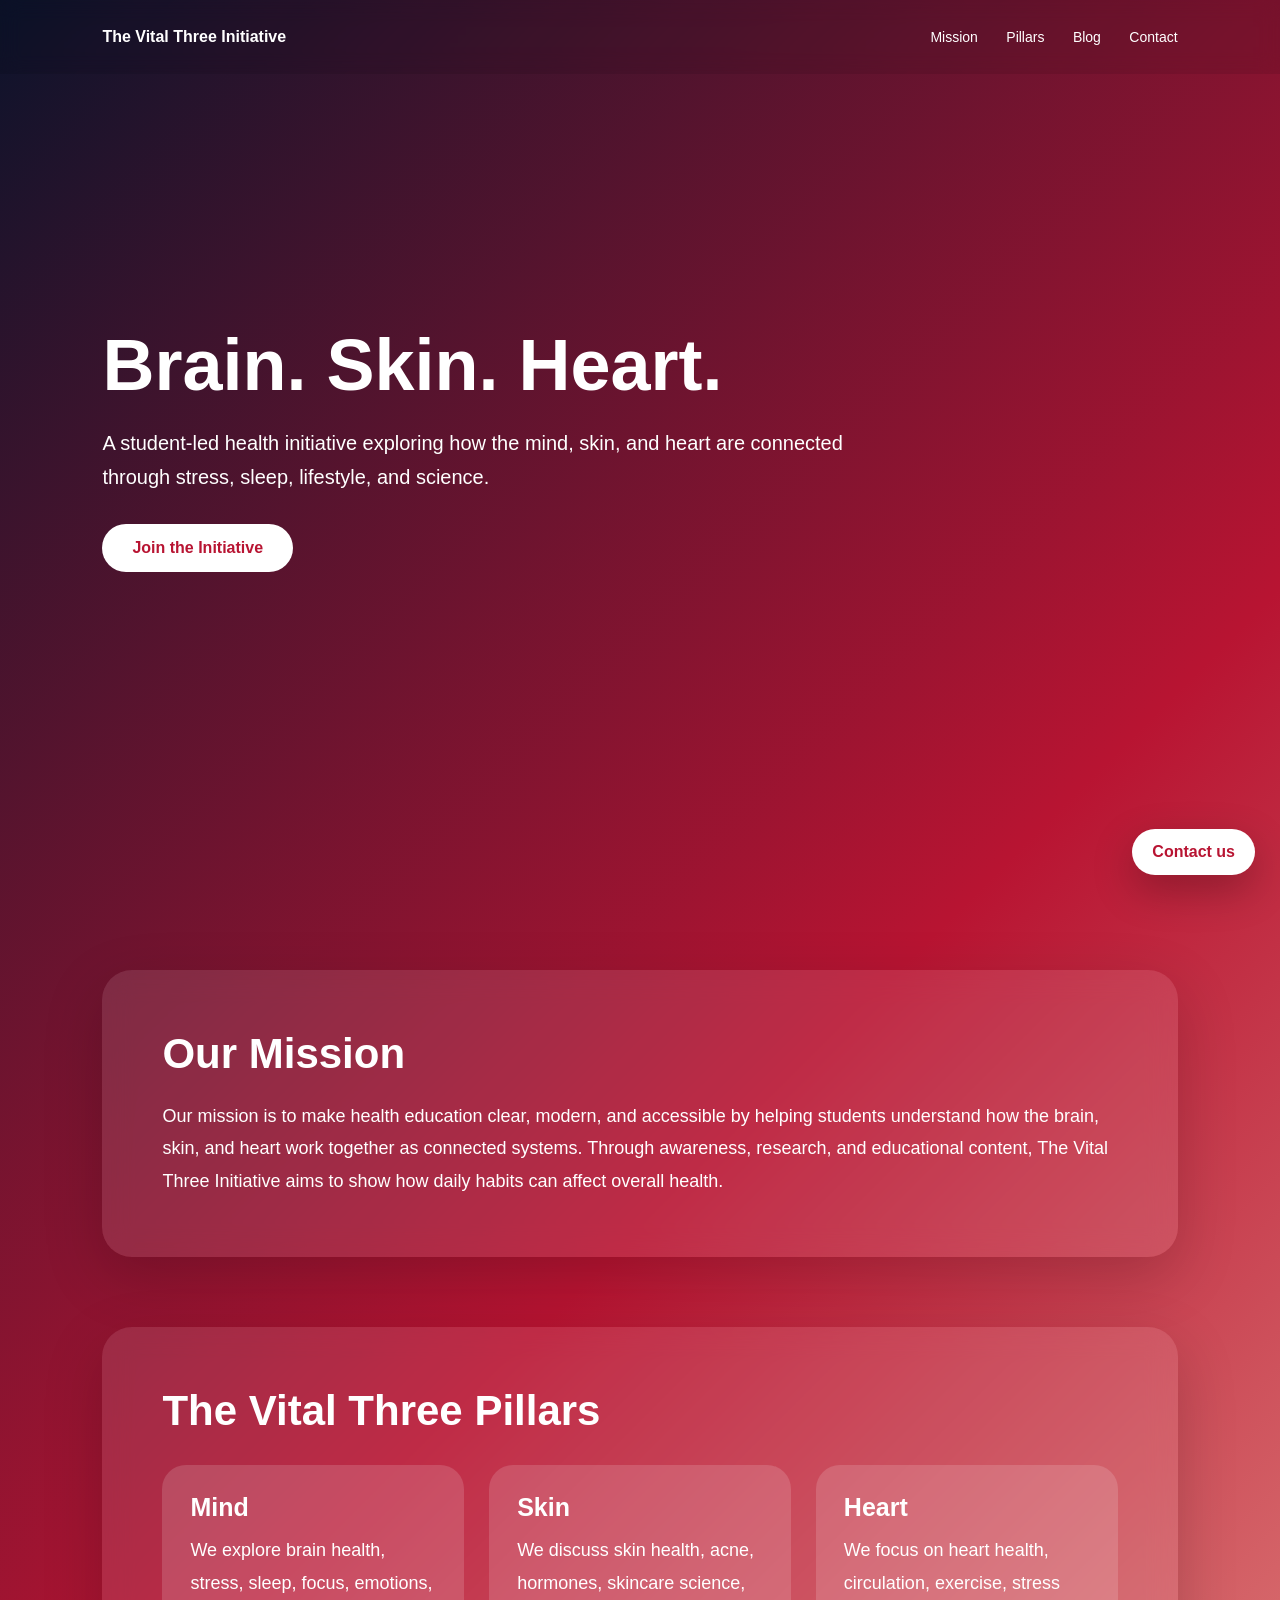
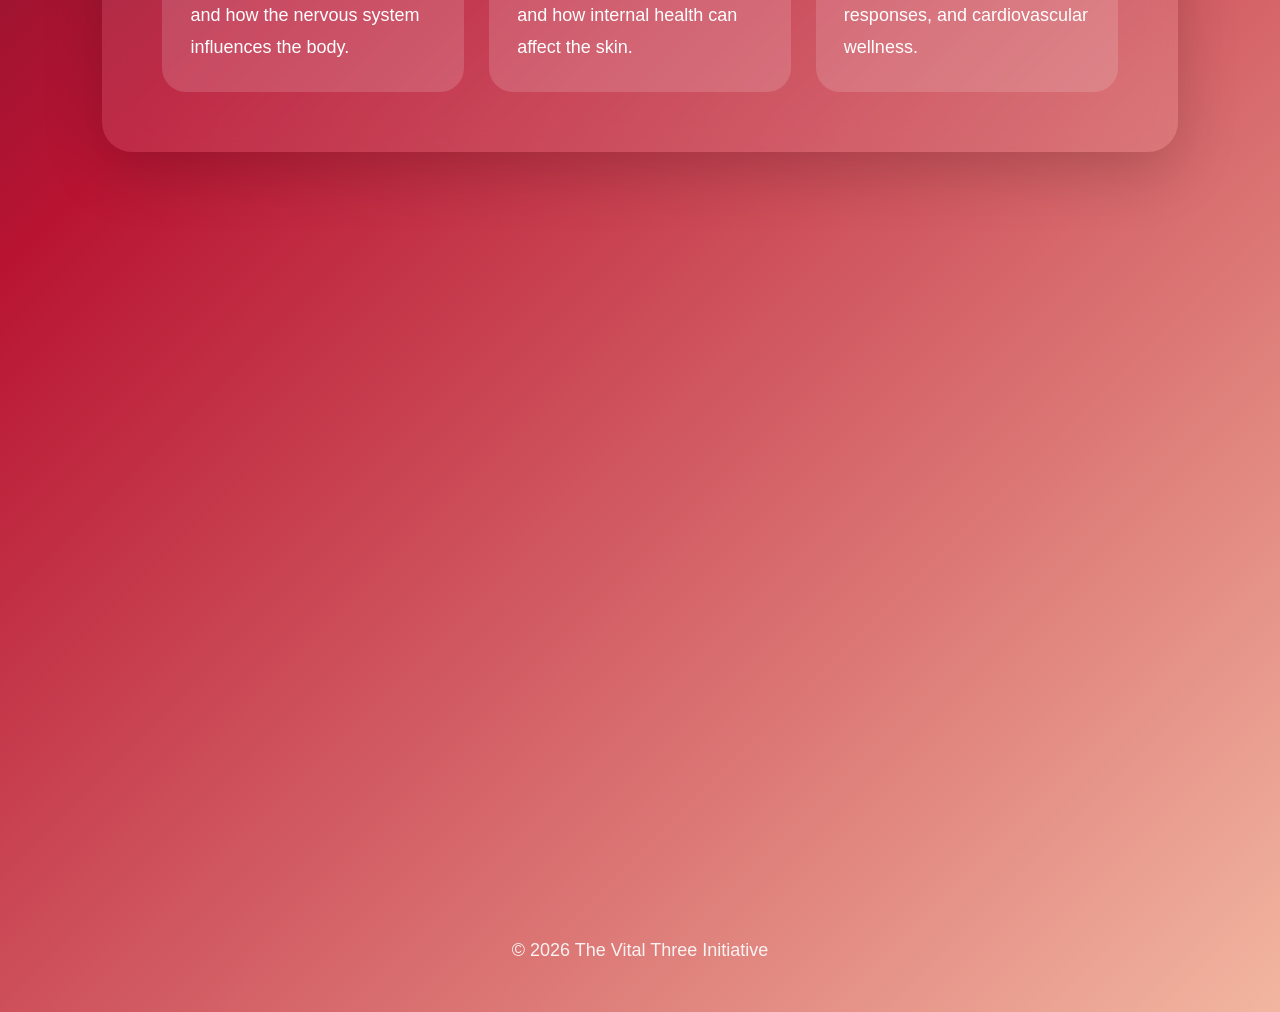
==== commit ad0c6dbf: "Update index.html" ====
--- a/index.html
+++ b/index.html
@@ -6,156 +6,156 @@
 <title>The Vital Three Initiative</title>
 
 <style>
-* {
-  margin: 0;
-  padding: 0;
-  box-sizing: border-box;
-  font-family: Arial, sans-serif;
-}
-
-html {
-  scroll-behavior: smooth;
-}
-
-body {
-  background: linear-gradient(135deg, #0B132B 0%, #C1122F 55%, #F2B6A0 100%);
-  color: white;
-  min-height: 100vh;
-}
-
-header {
-  position: fixed;
-  top: 0;
-  width: 100%;
-  z-index: 100;
-  display: flex;
-  justify-content: space-between;
-  align-items: center;
-  padding: 28px 8%;
-  background: rgba(0,0,0,0.08);
-  backdrop-filter: blur(10px);
-}
-
-.logo {
-  font-weight: bold;
-}
-
-nav a {
-  color: white;
-  text-decoration: none;
-  margin-left: 24px;
-  font-size: 14px;
-}
-
-.hero {
-  min-height: 100vh;
-  display: flex;
-  flex-direction: column;
-  justify-content: center;
-  padding: 0 8%;
-}
-
-.hero h1 {
-  font-size: 68px;
-  margin-bottom: 20px;
-}
-
-.hero p {
-  font-size: 20px;
-  line-height: 1.7;
-  max-width: 760px;
-}
-
-.btn {
-  margin-top: 30px;
-  display: inline-block;
-  background: white;
-  color: #C1122F;
-  padding: 15px 30px;
-  border-radius: 40px;
-  text-decoration: none;
-  font-weight: bold;
-  width: fit-content;
-  transition: 0.3s;
-}
-
-.btn:hover {
-  transform: translateY(-5px);
-}
-
-section {
-  margin: 60px 8%;
-  padding: 60px;
-  background: rgba(255,255,255,0.10);
-  border-radius: 28px;
-  backdrop-filter: blur(12px);
-  box-shadow: 0 20px 60px rgba(0,0,0,0.18);
-}
-
-h2 {
-  font-size: 42px;
-  margin-bottom: 20px;
-}
-
-p {
-  font-size: 18px;
-  line-height: 1.8;
-}
-
-.pillars {
-  display: grid;
-  grid-template-columns: repeat(auto-fit, minmax(230px, 1fr));
-  gap: 25px;
-  margin-top: 30px;
-}
-
-.card {
-  background: rgba(255,255,255,0.14);
-  padding: 28px;
-  border-radius: 22px;
-  transition: 0.3s;
-}
-
-.card:hover {
-  transform: translateY(-8px);
-  background: rgba(255,255,255,0.20);
-}
-
-.card h3 {
-  font-size: 25px;
-  margin-bottom: 12px;
-}
-
-.reveal {
-  opacity: 0;
-  transform: translateY(40px);
-  transition: 0.9s ease;
-}
-
-.reveal.active {
-  opacity: 1;
-  transform: translateY(0);
-}
-
-footer {
-  text-align: center;
-  padding: 45px;
-  opacity: 0.9;
-}
-
-@media(max-width:700px) {
-  header {
-    flex-direction: column;
-    gap: 12px;
-  }
-
-  .hero h1 {
-    font-size: 45px;
-  }
-
-  section {
-    padding: 35px;
-  }
+*{margin:0;padding:0;box-sizing:border-box;font-family:Arial,sans-serif}
+html{scroll-behavior:smooth}
+
+body{
+  background:linear-gradient(135deg,#0b132b 0%,#b81432 48%,#f2b6a0 100%);
+  color:white;
+  min-height:100vh;
+}
+
+header{
+  position:fixed;
+  top:0;
+  width:100%;
+  padding:28px 8%;
+  display:flex;
+  justify-content:space-between;
+  align-items:center;
+  z-index:100;
+  background:rgba(0,0,0,.08);
+  backdrop-filter:blur(10px);
+}
+
+.logo{font-weight:bold}
+
+nav a{
+  color:white;
+  text-decoration:none;
+  margin-left:24px;
+  font-size:14px;
+}
+
+.hero{
+  min-height:100vh;
+  padding:0 8%;
+  display:flex;
+  flex-direction:column;
+  justify-content:center;
+}
+
+.hero h1{
+  font-size:72px;
+  line-height:1.05;
+  margin-bottom:22px;
+  animation:fadeUp 1s ease;
+}
+
+.hero p{
+  font-size:20px;
+  max-width:760px;
+  line-height:1.7;
+  animation:fadeUp 1.2s ease;
+}
+
+.btn{
+  margin-top:30px;
+  background:white;
+  color:#b81432;
+  padding:15px 30px;
+  border-radius:40px;
+  text-decoration:none;
+  font-weight:bold;
+  width:fit-content;
+  transition:.3s;
+}
+
+.btn:hover{transform:translateY(-5px)}
+
+section{
+  margin:70px 8%;
+  padding:60px;
+  background:rgba(255,255,255,.10);
+  border-radius:30px;
+  backdrop-filter:blur(14px);
+  box-shadow:0 20px 60px rgba(0,0,0,.18);
+}
+
+h2{
+  font-size:42px;
+  margin-bottom:22px;
+}
+
+p{
+  font-size:18px;
+  line-height:1.8;
+}
+
+.pillars{
+  display:grid;
+  grid-template-columns:repeat(auto-fit,minmax(230px,1fr));
+  gap:25px;
+  margin-top:30px;
+}
+
+.card{
+  background:rgba(255,255,255,.15);
+  padding:28px;
+  border-radius:24px;
+  transition:.3s;
+}
+
+.card:hover{
+  transform:translateY(-8px);
+  background:rgba(255,255,255,.22);
+}
+
+.card h3{
+  font-size:25px;
+  margin-bottom:12px;
+}
+
+.reveal{
+  opacity:0;
+  transform:translateY(40px);
+  transition:.9s ease;
+}
+
+.reveal.active{
+  opacity:1;
+  transform:translateY(0);
+}
+
+.chatbox{
+  position:fixed;
+  right:25px;
+  bottom:25px;
+  background:white;
+  color:#b81432;
+  padding:14px 20px;
+  border-radius:30px;
+  font-weight:bold;
+  box-shadow:0 15px 40px rgba(0,0,0,.25);
+  z-index:200;
+  text-decoration:none;
+}
+
+footer{
+  text-align:center;
+  padding:45px;
+  opacity:.9;
+}
+
+@keyframes fadeUp{
+  from{opacity:0;transform:translateY(25px)}
+  to{opacity:1;transform:translateY(0)}
+}
+
+@media(max-width:700px){
+  header{flex-direction:column;gap:12px}
+  .hero h1{font-size:45px}
+  section{padding:35px}
 }
 </style>
 </head>
@@ -175,7 +175,7 @@
 <div class="hero">
   <h1>Brain. Skin. Heart.</h1>
   <p>
-    A student-led health initiative exploring how neurology, dermatology, and cardiology are connected through lifestyle, stress, sleep, and science.
+    A student-led health initiative exploring how the mind, skin, and heart are connected through stress, sleep, lifestyle, and science.
   </p>
   <a href="contact.html" class="btn">Join the Initiative</a>
 </div>
@@ -183,31 +183,31 @@
 <section id="mission" class="reveal">
   <h2>Our Mission</h2>
   <p>
-    The Vital Three Initiative aims to make health education clear, modern, and accessible by exploring the connection between the brain, skin, and heart.
-    Through education, research, and awareness, we help students understand how daily habits can affect multiple systems in the body.
+    Our mission is to make health education clear, modern, and accessible by helping students understand how the brain, skin, and heart work together as connected systems.
+    Through awareness, research, and educational content, The Vital Three Initiative aims to show how daily habits can affect overall health.
   </p>
 </section>
 
 <section id="pillars" class="reveal">
-  <h2>Our Three Pillars</h2>
+  <h2>The Vital Three Pillars</h2>
 
   <div class="pillars">
     <div class="card">
-      <h3>Neurology</h3>
+      <h3>Mind</h3>
       <p>
-        We explore brain health, stress, sleep, focus, emotions, and how the nervous system affects the body.
+        We explore brain health, stress, sleep, focus, emotions, and how the nervous system influences the body.
       </p>
     </div>
 
     <div class="card">
-      <h3>Dermatology</h3>
+      <h3>Skin</h3>
       <p>
-        We discuss skin health, acne, hormones, skin science, and how internal health can affect the skin.
+        We discuss skin health, acne, hormones, skincare science, and how internal health can affect the skin.
       </p>
     </div>
 
     <div class="card">
-      <h3>Cardiology</h3>
+      <h3>Heart</h3>
       <p>
         We focus on heart health, circulation, exercise, stress responses, and cardiovascular wellness.
       </p>
@@ -218,35 +218,37 @@
 <section class="reveal">
   <h2>What We Do</h2>
   <p>
-    We create science-based content, publish articles, build awareness campaigns, and aim to conduct student-led research about the connections between health, lifestyle, and the body.
+    We create science-based content, publish articles, raise awareness, and build student-led projects that explain the connection between lifestyle and health.
   </p>
 </section>
 
 <section class="reveal">
   <h2>Blog & Articles</h2>
   <p>
-    Our blog expands on Instagram posts with deeper explanations, research insights, and student-friendly articles.
+    Our blog expands on our Instagram posts with deeper explanations about the connection between the mind, skin, and heart.
   </p>
   <a href="blog.html" class="btn">Read Articles</a>
 </section>
+
+<a class="chatbox" href="contact.html">Contact us</a>
 
 <footer>
   <p>© 2026 The Vital Three Initiative</p>
 </footer>
 
 <script>
-const reveals = document.querySelectorAll(".reveal");
-
-function revealOnScroll() {
-  reveals.forEach(section => {
-    const top = section.getBoundingClientRect().top;
-    if (top < window.innerHeight - 120) {
+const reveals=document.querySelectorAll(".reveal");
+
+function revealOnScroll(){
+  reveals.forEach(section=>{
+    const top=section.getBoundingClientRect().top;
+    if(top<window.innerHeight-120){
       section.classList.add("active");
     }
   });
 }
 
-window.addEventListener("scroll", revealOnScroll);
+window.addEventListener("scroll",revealOnScroll);
 revealOnScroll();
 </script>
 
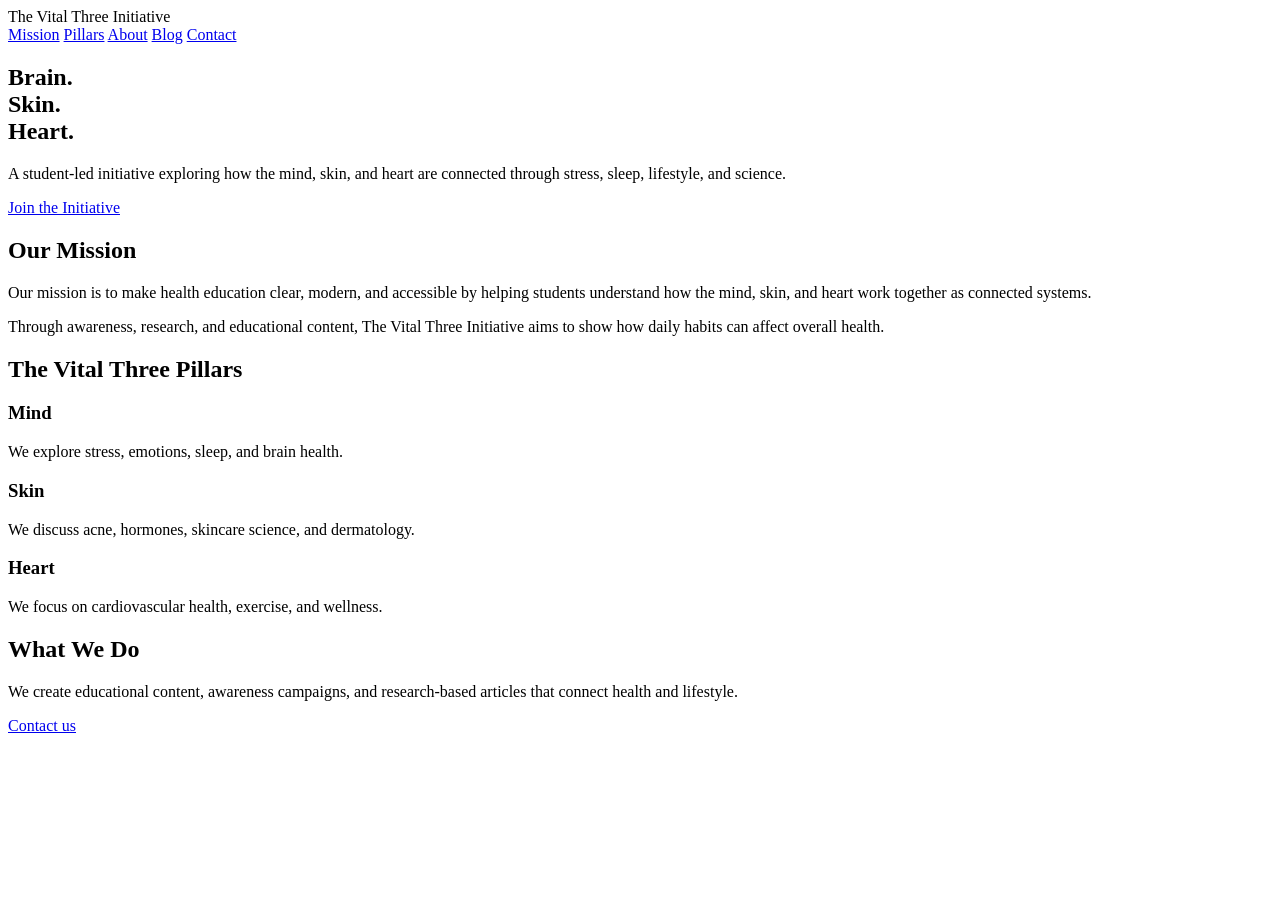
==== commit 7200762a: "Create index.html" ====
--- a/index.html
+++ b/index.html
@@ -4,253 +4,100 @@
 <meta charset="UTF-8">
 <meta name="viewport" content="width=device-width, initial-scale=1.0">
 <title>The Vital Three Initiative</title>
-
-<style>
-*{margin:0;padding:0;box-sizing:border-box;font-family:Arial,sans-serif}
-html{scroll-behavior:smooth}
-
-body{
-  background:linear-gradient(135deg,#0b132b 0%,#b81432 48%,#f2b6a0 100%);
-  color:white;
-  min-height:100vh;
-}
-
-header{
-  position:fixed;
-  top:0;
-  width:100%;
-  padding:28px 8%;
-  display:flex;
-  justify-content:space-between;
-  align-items:center;
-  z-index:100;
-  background:rgba(0,0,0,.08);
-  backdrop-filter:blur(10px);
-}
-
-.logo{font-weight:bold}
-
-nav a{
-  color:white;
-  text-decoration:none;
-  margin-left:24px;
-  font-size:14px;
-}
-
-.hero{
-  min-height:100vh;
-  padding:0 8%;
-  display:flex;
-  flex-direction:column;
-  justify-content:center;
-}
-
-.hero h1{
-  font-size:72px;
-  line-height:1.05;
-  margin-bottom:22px;
-  animation:fadeUp 1s ease;
-}
-
-.hero p{
-  font-size:20px;
-  max-width:760px;
-  line-height:1.7;
-  animation:fadeUp 1.2s ease;
-}
-
-.btn{
-  margin-top:30px;
-  background:white;
-  color:#b81432;
-  padding:15px 30px;
-  border-radius:40px;
-  text-decoration:none;
-  font-weight:bold;
-  width:fit-content;
-  transition:.3s;
-}
-
-.btn:hover{transform:translateY(-5px)}
-
-section{
-  margin:70px 8%;
-  padding:60px;
-  background:rgba(255,255,255,.10);
-  border-radius:30px;
-  backdrop-filter:blur(14px);
-  box-shadow:0 20px 60px rgba(0,0,0,.18);
-}
-
-h2{
-  font-size:42px;
-  margin-bottom:22px;
-}
-
-p{
-  font-size:18px;
-  line-height:1.8;
-}
-
-.pillars{
-  display:grid;
-  grid-template-columns:repeat(auto-fit,minmax(230px,1fr));
-  gap:25px;
-  margin-top:30px;
-}
-
-.card{
-  background:rgba(255,255,255,.15);
-  padding:28px;
-  border-radius:24px;
-  transition:.3s;
-}
-
-.card:hover{
-  transform:translateY(-8px);
-  background:rgba(255,255,255,.22);
-}
-
-.card h3{
-  font-size:25px;
-  margin-bottom:12px;
-}
-
-.reveal{
-  opacity:0;
-  transform:translateY(40px);
-  transition:.9s ease;
-}
-
-.reveal.active{
-  opacity:1;
-  transform:translateY(0);
-}
-
-.chatbox{
-  position:fixed;
-  right:25px;
-  bottom:25px;
-  background:white;
-  color:#b81432;
-  padding:14px 20px;
-  border-radius:30px;
-  font-weight:bold;
-  box-shadow:0 15px 40px rgba(0,0,0,.25);
-  z-index:200;
-  text-decoration:none;
-}
-
-footer{
-  text-align:center;
-  padding:45px;
-  opacity:.9;
-}
-
-@keyframes fadeUp{
-  from{opacity:0;transform:translateY(25px)}
-  to{opacity:1;transform:translateY(0)}
-}
-
-@media(max-width:700px){
-  header{flex-direction:column;gap:12px}
-  .hero h1{font-size:45px}
-  section{padding:35px}
-}
-</style>
+<link rel="stylesheet" href="style.css">
 </head>
-
 <body>
 
 <header>
   <div class="logo">The Vital Three Initiative</div>
+
   <nav>
     <a href="#mission">Mission</a>
     <a href="#pillars">Pillars</a>
+    <a href="about.html">About</a>
     <a href="blog.html">Blog</a>
     <a href="contact.html">Contact</a>
   </nav>
 </header>
 
-<div class="hero">
-  <h1>Brain. Skin. Heart.</h1>
-  <p>
-    A student-led health initiative exploring how the mind, skin, and heart are connected through stress, sleep, lifestyle, and science.
-  </p>
-  <a href="contact.html" class="btn">Join the Initiative</a>
+<section class="hero">
+
+<div class="hero-content reveal">
+
+<h1>Brain.<br>Skin.<br>Heart.</h1>
+
+<p>
+A student-led initiative exploring how the mind, skin, and heart are connected through stress, sleep, lifestyle, and science.
+</p>
+
+<a href="contact.html" class="btn">
+Join the Initiative
+</a>
+
 </div>
 
-<section id="mission" class="reveal">
-  <h2>Our Mission</h2>
-  <p>
-    Our mission is to make health education clear, modern, and accessible by helping students understand how the brain, skin, and heart work together as connected systems.
-    Through awareness, research, and educational content, The Vital Three Initiative aims to show how daily habits can affect overall health.
-  </p>
 </section>
 
-<section id="pillars" class="reveal">
-  <h2>The Vital Three Pillars</h2>
+<section class="glass reveal" id="mission">
 
-  <div class="pillars">
-    <div class="card">
-      <h3>Mind</h3>
-      <p>
-        We explore brain health, stress, sleep, focus, emotions, and how the nervous system influences the body.
-      </p>
-    </div>
+<h2>Our Mission</h2>
 
-    <div class="card">
-      <h3>Skin</h3>
-      <p>
-        We discuss skin health, acne, hormones, skincare science, and how internal health can affect the skin.
-      </p>
-    </div>
+<p>
+Our mission is to make health education clear, modern, and accessible by helping students understand how the mind, skin, and heart work together as connected systems.
+</p>
 
-    <div class="card">
-      <h3>Heart</h3>
-      <p>
-        We focus on heart health, circulation, exercise, stress responses, and cardiovascular wellness.
-      </p>
-    </div>
-  </div>
+<p>
+Through awareness, research, and educational content, The Vital Three Initiative aims to show how daily habits can affect overall health.
+</p>
+
 </section>
 
-<section class="reveal">
-  <h2>What We Do</h2>
-  <p>
-    We create science-based content, publish articles, raise awareness, and build student-led projects that explain the connection between lifestyle and health.
-  </p>
+<section class="glass reveal" id="pillars">
+
+<h2>The Vital Three Pillars</h2>
+
+<div class="cards">
+
+<div class="card">
+<h3>Mind</h3>
+<p>
+We explore stress, emotions, sleep, and brain health.
+</p>
+</div>
+
+<div class="card">
+<h3>Skin</h3>
+<p>
+We discuss acne, hormones, skincare science, and dermatology.
+</p>
+</div>
+
+<div class="card">
+<h3>Heart</h3>
+<p>
+We focus on cardiovascular health, exercise, and wellness.
+</p>
+</div>
+
+</div>
+
 </section>
 
-<section class="reveal">
-  <h2>Blog & Articles</h2>
-  <p>
-    Our blog expands on our Instagram posts with deeper explanations about the connection between the mind, skin, and heart.
-  </p>
-  <a href="blog.html" class="btn">Read Articles</a>
+<section class="glass reveal">
+
+<h2>What We Do</h2>
+
+<p>
+We create educational content, awareness campaigns, and research-based articles that connect health and lifestyle.
+</p>
+
 </section>
 
-<a class="chatbox" href="contact.html">Contact us</a>
+<a class="chatbox" href="contact.html">
+Contact us
+</a>
 
-<footer>
-  <p>© 2026 The Vital Three Initiative</p>
-</footer>
-
-<script>
-const reveals=document.querySelectorAll(".reveal");
-
-function revealOnScroll(){
-  reveals.forEach(section=>{
-    const top=section.getBoundingClientRect().top;
-    if(top<window.innerHeight-120){
-      section.classList.add("active");
-    }
-  });
-}
-
-window.addEventListener("scroll",revealOnScroll);
-revealOnScroll();
-</script>
+<script src="script.js"></script>
 
 </body>
 </html>
